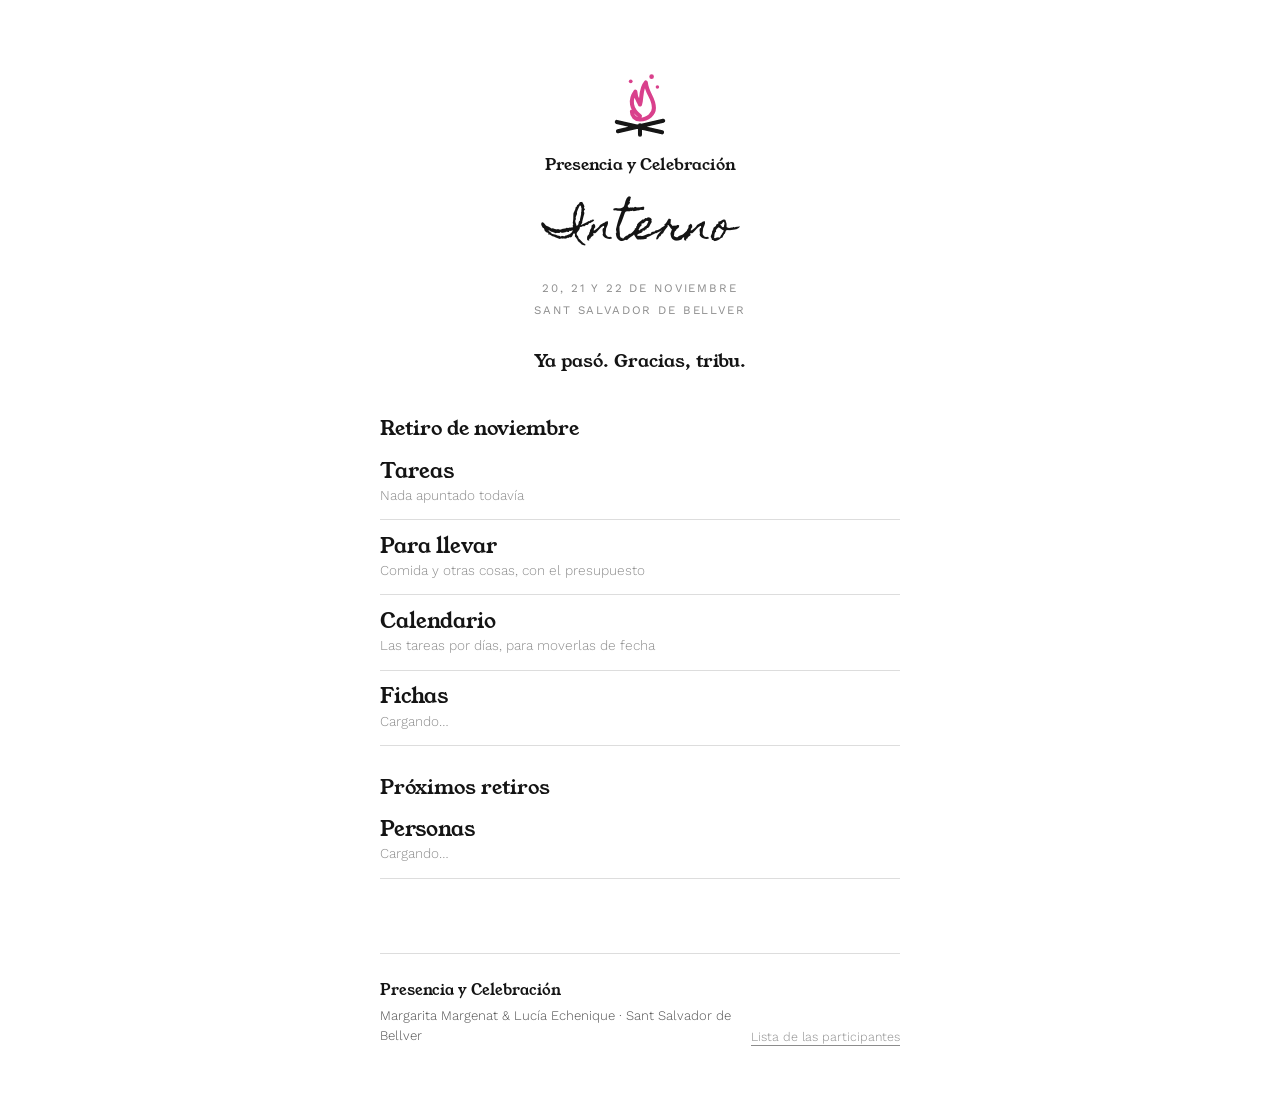
==== interno.html @ bf946ffb "Zona interna en /interno con portada por apartados; formulario solo nombre y correo; «Avísame» en Pr" ====
<!DOCTYPE html>
<html lang="es">
<head>
<meta charset="UTF-8">
<meta name="viewport" content="width=device-width, initial-scale=1.0, viewport-fit=cover">
<title>Interno · Presencia y Celebración</title>
<meta name="description" content="Lista de tareas y de cosas que llevar de Margarita y Lucía para el retiro de noviembre.">
<meta name="robots" content="noindex, nofollow">
<link rel="icon" href="favicon.svg?v=hoguera" type="image/svg+xml">
<link rel="icon" type="image/png" sizes="32x32" href="favicon-32.png?v=hoguera">
<link rel="apple-touch-icon" sizes="180x180" href="favicon-180.png?v=hoguera">
<meta name="theme-color" content="#FFFFFF">
<link rel="preload" href="fonts/young-serif-400.woff2" as="font" type="font/woff2" crossorigin>
<link rel="preload" href="fonts/homemade-apple-400.woff2" as="font" type="font/woff2" crossorigin>
<link rel="preload" href="fonts/work-sans-300.woff2" as="font" type="font/woff2" crossorigin>
<style>
@font-face{font-family:'Young Serif';font-style:normal;font-weight:400;font-display:block;src:url(fonts/young-serif-400.woff2) format('woff2')}
@font-face{font-family:'Homemade Apple';font-style:normal;font-weight:400;font-display:block;src:url(fonts/homemade-apple-400.woff2) format('woff2')}
@font-face{font-family:'Work Sans';font-style:normal;font-weight:300;font-display:block;src:url(fonts/work-sans-300.woff2) format('woff2')}
@font-face{font-family:'Work Sans';font-style:normal;font-weight:400;font-display:block;src:url(fonts/work-sans-400.woff2) format('woff2')}
@font-face{font-family:'Work Sans';font-style:normal;font-weight:500;font-display:block;src:url(fonts/work-sans-500.woff2) format('woff2')}

:root{
  --fondo:#FFFFFF; --tinta:#141414; --tinta-2:#4F4F4F; --plata:#8C8C8C;
  --acento:#D9418C; --rojo:#C8402E; --line:rgba(20,20,20,.14); --suave:#F6F5F2;
  --serif:'Young Serif',Georgia,serif; --mano:'Homemade Apple',cursive; --sans:'Work Sans',system-ui,sans-serif;
  color-scheme:light;
}
*{box-sizing:border-box}
html{color-scheme:light}
body{margin:0;background:var(--fondo);color:var(--tinta);font-family:var(--sans);font-weight:300;font-size:18px;line-height:1.55;-webkit-font-smoothing:antialiased}
a{color:inherit}
p{margin:0 0 1em;color:var(--tinta-2)}
button{font:inherit;color:inherit}
.dibujo{color:var(--tinta)}

.hoja{max-width:600px;margin-inline:auto;padding:clamp(2.5rem,7vw,4.5rem) clamp(20px,6vw,40px) 3rem}

/* cabecera */
.cab{display:grid;justify-items:center;text-align:center;gap:.4rem;margin-bottom:clamp(1.8rem,5vw,2.6rem)}
.cab .marca{width:58px;height:65px}
.cab .nombre{font-family:var(--serif);font-size:1rem;color:var(--tinta);margin-top:.6rem}
.cab h1{font-family:var(--mano);font-weight:400;font-size:clamp(1.9rem,6.5vw,2.6rem);line-height:1.6;margin:.3em 0 .2em;color:var(--tinta)}
.cab .meta{font-weight:400;font-size:.72rem;letter-spacing:.16em;text-transform:uppercase;color:var(--plata);line-height:1.9;margin:0}
.cab .meta span{display:block}
.cab .faltan{font-family:var(--serif);font-size:1.15rem;line-height:1.4;color:var(--tinta);margin:1.3rem 0 0}
.cab .faltan em{font-style:normal;color:var(--acento)}

/* portada interna: un apartado por línea, y «← Interno» para volver desde cada uno */
.inicio .sub:first-child{margin-top:0}
.menu{list-style:none;margin:0 0 .6rem;padding:0}
.menu a{display:grid;gap:.15rem;padding:.85rem 0;border-bottom:1px solid var(--line);text-decoration:none;color:inherit;-webkit-tap-highlight-color:transparent}
.menu .t{font-family:var(--serif);font-size:1.3rem;line-height:1.2;color:var(--tinta);transition:color .2s}
.menu .d{font-size:.85rem;color:var(--plata);line-height:1.45}
.menu .d em{font-style:normal;color:var(--rojo)}
.menu a:hover .t,.menu a:focus-visible .t{color:var(--acento)}
.menu a:focus-visible{outline:2px solid var(--acento);outline-offset:3px}
[hidden]{display:none!important}
.volver{display:flex;justify-content:space-between;align-items:baseline;gap:1rem;padding:.3rem 0 .8rem;border-bottom:1px solid var(--line);margin-bottom:.4rem}
.volver a{text-decoration:none;color:var(--plata);font-size:.85rem;border-bottom:1px solid transparent;line-height:1.3;-webkit-tap-highlight-color:transparent}
.volver a:hover,.volver a:focus-visible{color:var(--tinta);border-bottom-color:currentColor}
.volver .donde{font-family:var(--serif);font-size:1.3rem;line-height:1.2;color:var(--tinta)}

/* grupos por fecha */
.grupo{padding:1.3rem 0 .6rem}
.grupo + .grupo{border-top:1px solid var(--line)}
.grupo h2{font-family:var(--serif);font-weight:400;font-size:1.05rem;line-height:1.2;margin:0 0 .5rem;color:var(--tinta);display:flex;align-items:baseline;gap:.6rem;flex-wrap:wrap}
.grupo h2 small{font-family:var(--sans);font-weight:400;font-size:.72rem;letter-spacing:.12em;text-transform:uppercase;color:var(--plata)}
.grupo h2.pasada{color:var(--rojo)}
.grupo h2.pasada small{color:var(--rojo)}
.grupo h2.hoy small{color:var(--acento)}
.grupo ul{list-style:none;margin:0;padding:0}
.grupo li{margin:0}

/* una tarea */
.item{display:grid;grid-template-columns:22px 1fr;gap:.9rem;align-items:start;padding:.55rem 0}
.item .caja-btn{all:unset;cursor:pointer;width:22px;height:22px;margin-top:.22em;position:relative;-webkit-tap-highlight-color:transparent}
.caja{display:block;width:22px;height:22px;border:1.5px solid var(--tinta);border-radius:2px;position:relative;transition:border-color .25s}
.caja svg{position:absolute;inset:-6px;width:34px;height:34px;overflow:visible;color:var(--tinta)}
.caja svg use{fill:none;stroke:currentColor;stroke-width:2.4;stroke-linecap:round;stroke-linejoin:round;stroke-dasharray:40;stroke-dashoffset:40;transition:stroke-dashoffset .35s ease}
.item.hecha .caja{border-color:var(--plata)}
.item.hecha .caja svg use{stroke-dashoffset:0}
.caja-btn:focus-visible .caja{outline:2px solid var(--acento);outline-offset:3px}
.txt{line-height:1.45;min-width:0}
.txt .t{all:unset;cursor:pointer;display:block;font-weight:400;color:var(--tinta);transition:color .3s;overflow-wrap:anywhere}
.txt .t:focus-visible{outline:2px solid var(--acento);outline-offset:3px}
.item.hecha .txt .t{color:var(--plata);text-decoration:line-through;text-decoration-thickness:1px;text-decoration-color:var(--tinta)}
.txt .nota{display:block;font-size:.88rem;color:var(--tinta-2);line-height:1.45;margin-top:.1em}
.item.hecha .txt .nota{color:var(--plata)}
.det{display:flex;flex-wrap:wrap;gap:.2rem 1rem;margin-top:.25rem;font-size:.8rem;color:var(--plata)}
.det button{all:unset;cursor:pointer;color:var(--plata);border-bottom:1px solid transparent;line-height:1.3;-webkit-tap-highlight-color:transparent}
.det button:hover,.det button:focus-visible{color:var(--tinta);border-bottom-color:currentColor}
.det button:focus-visible{outline:2px solid var(--acento);outline-offset:3px}
.det .quien{font-weight:400}
.det .quien.lucia,.det .quien.marga{color:var(--tinta-2)}
.det .fecha-btn{position:relative}
.det .fecha-btn input{position:absolute;inset:0;opacity:0;width:100%;height:100%;border:0;padding:0;margin:0;cursor:pointer}
.det .fecha-btn.pasada{color:var(--rojo)}
.det .quitar,.det .sinfecha,.det .editar{display:none}
.item.editando .det .quitar,.item.editando .det .sinfecha,.item.editando .det .editar{display:inline}
.txt input.edit{all:unset;display:block;width:100%;font-weight:400;color:var(--tinta);line-height:1.45;border-bottom:1px solid var(--acento);overflow-wrap:anywhere}
.txt .ayuda{display:block;font-size:.78rem;color:var(--plata);margin-top:.3em}

/* añadir */
.anadir{border-top:1px solid var(--line);margin-top:.6rem;padding-top:1.2rem}
.campos{display:grid;gap:.7rem}
.campos .fila{display:flex;gap:.7rem;flex-wrap:wrap;align-items:center}
.campos input[type="text"]{all:unset;flex:1 1 100%;min-width:0;font-weight:300;font-size:1rem;line-height:1.4;padding:.45rem 0;border-bottom:1px solid var(--tinta);color:var(--tinta)}
.campos input[type="text"]::placeholder{color:var(--plata)}
.campos input[type="text"]:focus-visible{outline:none;border-bottom-color:var(--acento)}
.campos input.num{flex:0 0 auto;width:4.2em;font-size:.95rem;text-align:right}
.campos input.num.precio{width:5.2em}
.campos .uni{font-size:.82rem;color:var(--plata)}
.campos select,.campos input[type="date"]{all:unset;font-weight:400;font-size:.82rem;color:var(--tinta-2);border-bottom:1px solid var(--line);padding:.25rem 0;cursor:pointer;-webkit-appearance:none;appearance:none}
.campos input[type="date"]{min-width:9.5em;position:relative}
.campos input[type="date"]::-webkit-calendar-picker-indicator{opacity:.5}
.campos select:focus-visible,.campos input[type="date"]:focus-visible{outline:2px solid var(--acento);outline-offset:3px}
/* los desplegables (ud/kg, quién, dónde) llevan una flechita para que se vea que se tocan */
.campos select{padding-right:1.15em;background:url("data:image/svg+xml,%3Csvg xmlns='http://www.w3.org/2000/svg' viewBox='0 0 10 6'%3E%3Cpath d='M1 1l4 4 4-4' fill='none' stroke='%234F4F4F' stroke-width='1.3' stroke-linecap='round'/%3E%3C/svg%3E") no-repeat right .1em center/.62em auto;border-bottom-color:var(--tinta-2)}
.campos select[name="unidad"]{font-size:.95rem}
.campos button{all:unset;cursor:pointer;margin-left:auto;font-weight:400;font-size:.82rem;letter-spacing:.06em;color:var(--tinta);border-bottom:1px solid currentColor;line-height:1.3;padding-bottom:.1em}
.campos button:focus-visible{outline:2px solid var(--acento);outline-offset:3px}
.campos button:disabled{color:var(--plata);cursor:default}
.campos button.secundario{margin-left:0;color:var(--plata);border-bottom-color:transparent}
.campos button.secundario:hover,.campos button.secundario:focus-visible{color:var(--tinta);border-bottom-color:currentColor}
.campos button.peligro{margin-left:0;color:var(--plata);border-bottom-color:transparent}
.campos button.peligro:hover,.campos button.peligro:focus-visible{color:var(--rojo);border-bottom-color:currentColor}
.form-edit{padding:.2rem 0 .8rem}

/* comida: cantidades, precios y presupuesto */
.sub{font-family:var(--serif);font-weight:400;font-size:1.25rem;line-height:1.2;margin:1.8rem 0 .3rem;color:var(--tinta)}
.sub:first-child{margin-top:1.1rem}
.sub small{font-family:var(--sans);font-weight:400;font-size:.78rem;color:var(--plata);margin-left:.5em;vertical-align:.15em}
.resumen{display:grid;gap:.15rem;font-size:.9rem;color:var(--tinta-2);line-height:1.55;padding:.7rem 0 .9rem;border-bottom:1px solid var(--line)}
.resumen .linea{display:flex;justify-content:space-between;gap:1rem;flex-wrap:wrap}
.resumen .linea span:last-child{font-family:var(--serif);color:var(--tinta);white-space:nowrap}
.resumen .mal span:last-child{color:var(--rojo)}
.resumen .poco{font-size:.82rem;color:var(--plata)}
.item.comida{grid-template-columns:22px 1fr auto}
.item .total{font-family:var(--serif);font-size:.95rem;color:var(--tinta);padding-top:.15em;white-space:nowrap}
.item.hecha .total{color:var(--plata)}
.det .pago{font-weight:400}
.det .pago.lucia,.det .pago.marga{color:var(--tinta-2)}

.vacio{padding:2rem 0;color:var(--plata);font-size:.95rem}

/* filtros: ver solo lo de una, o lo pagado con cada dinero */
.filtro{display:flex;flex-wrap:wrap;gap:.3rem 1.1rem;align-items:baseline;padding:.9rem 0 .2rem;font-size:.74rem;letter-spacing:.1em;text-transform:uppercase;color:var(--plata)}
.filtro span{letter-spacing:.06em}
.filtro button{all:unset;cursor:pointer;color:var(--plata);letter-spacing:.1em;text-transform:uppercase;line-height:1.4;border-bottom:1px solid transparent;padding-bottom:.05em;-webkit-tap-highlight-color:transparent}
.filtro button:hover{color:var(--tinta)}
.filtro button[aria-pressed="true"]{color:var(--tinta);border-bottom-color:var(--tinta)}
.filtro button:focus-visible{outline:2px solid var(--acento);outline-offset:3px}
.resumen + .filtro{padding-top:.7rem}

/* personas: quien se apunta en la web */
.herr{display:flex;flex-wrap:wrap;gap:.3rem 1.3rem;padding:.2rem 0 .6rem;font-size:.82rem}
.herr button{all:unset;cursor:pointer;color:var(--tinta-2);letter-spacing:.04em;border-bottom:1px solid var(--line);line-height:1.3;padding-bottom:.05em;-webkit-tap-highlight-color:transparent}
.herr button:hover,.herr button:focus-visible{color:var(--tinta);border-bottom-color:currentColor}
.herr button:focus-visible{outline:2px solid var(--acento);outline-offset:3px}
.herr .cuenta{color:var(--plata);margin-left:auto}
.personas{list-style:none;margin:0;padding:.2rem 0 0}
.persona{display:grid;grid-template-columns:1fr auto;gap:.15rem 1rem;align-items:baseline;padding:.85rem 0;border-bottom:1px solid var(--line)}
.persona .nom{font-family:var(--serif);font-size:1.05rem;line-height:1.3;color:var(--tinta);overflow-wrap:anywhere}
.persona.baja .nom{color:var(--plata)}
.persona .est{all:unset;cursor:pointer;font-size:.72rem;letter-spacing:.1em;text-transform:uppercase;color:var(--tinta-2);border-bottom:1px solid var(--line);line-height:1.4;white-space:nowrap;-webkit-tap-highlight-color:transparent}
.persona .est:hover,.persona .est:focus-visible{color:var(--tinta);border-bottom-color:currentColor}
.persona .est:focus-visible{outline:2px solid var(--acento);outline-offset:3px}
.persona .est.reservada,.persona .est.confirmada{color:var(--acento);border-bottom-color:currentColor}
.persona .est.baja{color:var(--plata)}
.persona .datos{grid-column:1/-1;font-size:.9rem;color:var(--tinta-2);line-height:1.55;overflow-wrap:anywhere}
.persona .datos a{color:inherit;text-decoration:none;border-bottom:1px solid var(--line)}
.persona .datos a:hover,.persona .datos a:focus-visible{color:var(--tinta);border-bottom-color:currentColor}
.persona .datos .sep{margin:0 .4em;color:var(--line)}
.persona .det{grid-column:1/-1;display:flex;flex-wrap:wrap;gap:.3rem 1.2rem;font-size:.78rem;color:var(--plata);margin-top:.15rem}
.persona .det button{all:unset;cursor:pointer;color:var(--plata);border-bottom:1px solid transparent;line-height:1.3;-webkit-tap-highlight-color:transparent}
.persona .det button:hover,.persona .det button:focus-visible{color:var(--tinta);border-bottom-color:currentColor}
.persona .det button.seguro{color:var(--rojo);border-bottom-color:currentColor}

/* calendario */
@media (min-width:760px){ .hoja.ancha{max-width:1120px} }
.pista{font-size:.84rem;color:var(--plata);line-height:1.55;margin:.9rem 0 1.1rem;min-height:1.5em}
.pista strong{font-weight:400;color:var(--tinta)}
.pista button{all:unset;cursor:pointer;color:var(--tinta-2);border-bottom:1px solid var(--line);line-height:1.3;-webkit-tap-highlight-color:transparent}
.pista button:hover,.pista button:focus-visible{color:var(--tinta);border-bottom-color:currentColor}
.pista button:focus-visible{outline:2px solid var(--acento);outline-offset:3px}
.pista button[aria-pressed="true"]{color:var(--acento);border-bottom-color:currentColor}
.pista .sep{margin:0 .45em;color:var(--line)}
.pista .quienes{display:inline-flex;gap:.8em;flex-wrap:wrap}
.bandejas{display:grid;gap:.6rem;margin-bottom:1rem}
.zona{border:1px dashed var(--line);border-radius:6px;padding:.6rem .75rem .65rem;transition:background .2s,border-color .2s}
.zona .dcab{margin-bottom:.1rem}
.zona.atras{border-color:rgba(200,64,46,.45)}
.zona.atras .nom{color:var(--rojo)}
.cal{display:grid}
.dia{border-top:1px solid var(--line);padding:.7rem .2rem .55rem;min-height:3.6rem;transition:background .2s;border-radius:4px}
.dcab{display:flex;align-items:baseline;gap:.5rem;flex-wrap:wrap}
.dcab .num{font-family:var(--serif);font-size:1.05rem;line-height:1.2;color:var(--tinta)}
.dcab .nom{font-weight:400;font-size:.7rem;letter-spacing:.12em;text-transform:uppercase;color:var(--plata)}
.dcab .eti{font-size:.72rem;color:var(--plata);margin-left:auto}
.dia.hoy .num,.dia.hoy .eti{color:var(--acento)}
.dia.pasado .num{color:var(--plata)}
.dia.retiro{background:var(--suave);padding-inline:.6rem}
.fichas{display:grid;gap:.35rem;margin-top:.45rem}
.ficha{all:unset;box-sizing:border-box;display:flex;align-items:baseline;gap:.5rem;width:100%;cursor:grab;font-size:.84rem;line-height:1.35;padding:.38rem .55rem;border:1px solid var(--line);border-radius:4px;background:var(--fondo);color:var(--tinta);text-align:left;user-select:none;-webkit-user-select:none;-webkit-touch-callout:none;transition:border-color .2s,box-shadow .2s,opacity .2s;-webkit-tap-highlight-color:transparent}
.ficha .tx{flex:1 1 auto;min-width:0;overflow-wrap:anywhere}
.ficha .ini{flex:none;font-size:.68rem;font-weight:400;letter-spacing:.06em;color:var(--plata)}
.ficha:hover{border-color:var(--tinta-2)}
.ficha:focus-visible{outline:2px solid var(--acento);outline-offset:2px}
.ficha.hecha{color:var(--plata);text-decoration:line-through;text-decoration-color:var(--tinta)}
.ficha.tarde{color:var(--rojo);border-color:rgba(200,64,46,.45)}
.ficha.sel{border-color:var(--acento);box-shadow:0 0 0 2px rgba(217,65,140,.22)}
.ficha.arrastrando{opacity:.3}
.ficha.fantasma{position:fixed;left:0;top:0;z-index:50;pointer-events:none;box-shadow:0 10px 28px rgba(20,20,20,.16);border-color:var(--tinta-2);background:#fff;will-change:transform}
.eligiendo [data-dia]{cursor:pointer}
.eligiendo .dia:hover,.eligiendo .zona[data-dia]:hover,[data-dia].dest{background:#FDF2F8;outline:1.5px dashed var(--acento);outline-offset:-1px}
.eligiendo .dia.retiro:hover,.dia.retiro.dest{background:#FBE8F1}
.vaciocal{font-size:.78rem;color:var(--plata);margin:.3rem 0 0}
@media (min-width:760px){
  .cal{grid-template-columns:repeat(7,1fr);column-gap:.55rem}
  .dia{min-height:150px;padding:.6rem .15rem .7rem}
  .dia.retiro{padding-inline:.5rem}
  .dcab .eti{margin-left:0;flex-basis:100%;margin-top:-.15rem}
  .bandejas{grid-template-columns:1fr 1fr}
  .bandejas .zona:only-child{grid-column:1/-1}
}

/* fichas: documentos para abrir, descargar y subir */
.docs{list-style:none;margin:0;padding:.4rem 0 0}
.doc{display:grid;grid-template-columns:1fr auto;gap:.2rem 1rem;align-items:baseline;padding:.8rem 0;border-bottom:1px solid var(--line)}
.doc .nom{font-family:var(--serif);font-size:1.05rem;line-height:1.3;color:var(--tinta);text-decoration:none;overflow-wrap:anywhere}
.doc .nom:hover,.doc .nom:focus-visible{color:var(--acento)}
.doc .bajar{font-size:.82rem;color:var(--tinta-2);text-decoration:none;border-bottom:1px solid var(--line);line-height:1.3;white-space:nowrap}
.doc .bajar:hover,.doc .bajar:focus-visible{color:var(--tinta);border-bottom-color:currentColor}
.doc .det{grid-column:1/-1;margin-top:0}
.doc input.edit{all:unset;display:block;width:100%;font-family:var(--serif);font-size:1.05rem;line-height:1.3;color:var(--tinta);border-bottom:1px solid var(--acento);overflow-wrap:anywhere}
.doc .ayuda{grid-column:1/-1;font-size:.78rem;color:var(--plata)}
.det .seguro{color:var(--rojo)}
.archivo{position:relative;display:inline-block;cursor:pointer;font-weight:400;font-size:.82rem;letter-spacing:.06em;color:var(--tinta);border-bottom:1px solid currentColor;line-height:1.3;padding-bottom:.1em}
.archivo input{position:absolute;inset:0;opacity:0;width:100%;height:100%;cursor:pointer}
.archivo:focus-within{outline:2px solid var(--acento);outline-offset:4px}
.elegido{font-size:.85rem;color:var(--tinta-2);overflow-wrap:anywhere;flex:1 1 auto}
.pista-fichas{font-size:.84rem;color:var(--plata);line-height:1.55;margin:.9rem 0 .4rem}

/* estado de sincronización */
.estado{min-height:1.3em;font-size:.78rem;color:var(--plata);text-align:right;margin:.3rem 0 0;transition:color .3s}
.estado.error{color:var(--rojo)}

/* pie */
footer{margin-top:3rem;padding-top:1.6rem;border-top:1px solid var(--line);display:flex;justify-content:space-between;align-items:flex-end;gap:1rem;font-size:.82rem;color:var(--tinta-2)}
footer .fname{font-family:var(--serif);font-size:.95rem;color:var(--tinta);display:block;margin-bottom:.2em}
footer a{color:var(--plata);font-size:.78rem;text-decoration:none;border-bottom:1px solid currentColor;line-height:1.3;white-space:nowrap}
footer a:hover,footer a:focus-visible{color:var(--tinta)}

@media (prefers-reduced-motion:reduce){
  *{transition:none!important}
}
</style>
</head>
<body>
<svg width="0" height="0" style="position:absolute" aria-hidden="true"><defs>
<filter id="pulso" x="-10%" y="-10%" width="120%" height="120%"><feTurbulence type="fractalNoise" baseFrequency=".035" numOctaves="3" seed="7" result="n"/><feDisplacementMap in="SourceGraphic" in2="n" scale="2.4" xChannelSelector="R" yChannelSelector="G"/></filter>
<g id="hoguera" filter="url(#pulso)" fill="none" stroke-linecap="round" stroke-linejoin="round"><path d="M62,138 L140,120 M60,122 L138,140 M100,144 L100,128" stroke="currentColor" stroke-width="7"/><path class="llama" d="M100,112 C84,100 82,84 92,70 C92,82 98,86 100,92 C104,80 100,66 110,54 C112,74 124,80 124,98 C124,108 114,118 100,118 C92,118 86,112 86,104" style="stroke:var(--acento)" stroke-width="7"/><circle class="chispa" cx="120" cy="44" r="4" style="fill:var(--acento)"/><circle class="chispa" cx="84" cy="52" r="3.2" style="fill:var(--acento)"/><circle class="chispa" cx="130" cy="62" r="3" style="fill:var(--acento)"/></g>
<path id="tick" fill="none" d="M6,18 C11,21 14,25 16,27 C19,18 24,10 30,5"/>
</defs></svg>

<main class="hoja">
  <header class="cab">
    <svg class="marca dibujo" viewBox="50 36 100 112" aria-hidden="true"><use href="#hoguera"/></svg>
    <div class="nombre">Presencia y Celebración</div>
    <h1>Interno</h1>
    <p class="meta"><span>20, 21 y 22 de noviembre</span><span>Sant Salvador de Bellver</span></p>
    <p class="faltan" id="faltan"></p>
  </header>

  <nav class="volver" id="volver" hidden><a href="#" id="volver-a">&larr; Interno</a><span class="donde" id="donde"></span></nav>

  <section id="panel-inicio" class="inicio">
    <h2 class="sub">Retiro de noviembre</h2>
    <ul class="menu">
      <li><a href="#tareas"><span class="t">Tareas</span><span class="d" id="d-tareas">Cargando…</span></a></li>
      <li><a href="#llevar"><span class="t">Para llevar</span><span class="d" id="d-llevar">Cargando…</span></a></li>
      <li><a href="#cal"><span class="t">Calendario</span><span class="d" id="d-cal">Las tareas por días, para moverlas de fecha</span></a></li>
      <li><a href="#fichas"><span class="t">Fichas</span><span class="d" id="d-fichas">Cargando…</span></a></li>
    </ul>
    <h2 class="sub">Próximos retiros</h2>
    <ul class="menu">
      <li><a href="#personas"><span class="t">Personas</span><span class="d" id="d-personas">Cargando…</span></a></li>
    </ul>
  </section>

  <section id="panel-tareas" role="tabpanel" aria-labelledby="tab-tareas">
    <div class="filtro" id="filtro-quien" role="group" aria-label="Ver las tareas de"></div>
    <div class="grupos" data-lista="tareas"><p class="vacio">Cargando la lista…</p></div>
    <div class="anadir">
      <form class="campos" data-lista="tareas" autocomplete="off">
        <div class="fila"><input type="text" id="nueva-tarea" name="texto" placeholder="Nueva tarea" maxlength="300" aria-label="Nueva tarea"></div>
        <div class="fila">
          <select name="quien" id="quien-tarea" aria-label="Quién"><option value="dos">Las dos</option><option value="lucia">Lucía</option><option value="marga">Marga</option></select>
          <input type="date" name="fecha" id="fecha-tarea" aria-label="Fecha" min="2026-11-01" max="2026-11-22">
          <button type="submit" disabled>Añadir</button>
        </div>
      </form>
    </div>
  </section>

  <section id="panel-llevar" role="tabpanel" aria-labelledby="tab-llevar" hidden>
    <h2 class="sub">Comida</h2>
    <div class="resumen" id="resumen-comida"></div>
    <div class="filtro" id="filtro-pago" role="group" aria-label="Ver lo pagado con"></div>
    <div class="grupos" data-lista="comida"><p class="vacio">Cargando la lista…</p></div>
    <div class="anadir">
      <form class="campos" data-lista="comida" autocomplete="off">
        <div class="fila"><input type="text" id="nueva-comida" name="texto" placeholder="Qué comida" maxlength="300" aria-label="Qué comida"></div>
        <div class="fila">
          <input type="text" class="num" name="cantidad" inputmode="decimal" value="1" aria-label="Cantidad">
          <select name="unidad" aria-label="Unidad"><option value="ud">ud</option><option value="kg">kg</option><option value="g">g</option><option value="l">l</option><option value="paq">paq.</option></select>
          <span class="uni">a</span>
          <input type="text" class="num precio" name="precio" inputmode="decimal" placeholder="€/ud" aria-label="Precio por unidad">
        </div>
        <div class="fila">
          <span class="uni">en</span>
          <select name="sitio" aria-label="Dónde se compra"><option value="super">Supermercado</option><option value="mercadillo">Mercadillo</option><option value="carniceria">Carnicería</option><option value="casa">Lo hace Lucía en casa</option><option value="otros">Otros</option></select>
          <button type="submit" disabled>Añadir</button>
        </div>
      </form>
    </div>
    <h2 class="sub">Otras cosas para llevar</h2>
    <div class="grupos" data-lista="llevar"><p class="vacio">Cargando la lista…</p></div>
    <div class="anadir">
      <form class="campos" data-lista="llevar" autocomplete="off">
        <div class="fila"><input type="text" id="nueva-llevar" name="texto" placeholder="Algo más que llevar" maxlength="300" aria-label="Algo más que llevar"><button type="submit" disabled>Añadir</button></div>
      </form>
    </div>
  </section>

  <section id="panel-cal" role="tabpanel" aria-labelledby="tab-cal" hidden>
    <p class="pista" id="pista"></p>
    <div class="bandejas" id="bandejas"></div>
    <div class="cal" id="cal"></div>
    <div class="anadir">
      <form class="campos" data-lista="tareas" autocomplete="off">
        <div class="fila"><input type="text" id="nueva-tarea-cal" name="texto" placeholder="Nueva tarea" maxlength="300" aria-label="Nueva tarea"></div>
        <div class="fila">
          <select name="quien" id="quien-tarea-cal" aria-label="Quién"><option value="dos">Las dos</option><option value="lucia">Lucía</option><option value="marga">Marga</option></select>
          <input type="date" name="fecha" id="fecha-tarea-cal" aria-label="Fecha" min="2026-11-01" max="2026-11-22">
          <button type="submit" disabled>Añadir</button>
        </div>
      </form>
    </div>
  </section>

  <section id="panel-fichas" role="tabpanel" aria-labelledby="tab-fichas" hidden>
    <p class="pista-fichas">Documentos del retiro: consentimiento, horario y lo que haga falta. Tocar el nombre lo abre; «Descargar» lo guarda en el móvil.</p>
    <ul class="docs" id="docs"><li class="vacio">Cargando…</li></ul>
    <div class="anadir">
      <form class="campos" id="form-ficha" autocomplete="off">
        <div class="fila">
          <label class="archivo">Elegir archivo<input type="file" name="archivo" accept="application/pdf,image/jpeg,image/png,image/webp" aria-label="Archivo (PDF o imagen)"></label>
          <span class="elegido" id="elegido"></span>
        </div>
        <div class="fila"><input type="text" name="nombre" placeholder="Nombre de la ficha" maxlength="120" aria-label="Nombre de la ficha"><button type="submit" disabled>Subir</button></div>
      </form>
    </div>
  </section>

  <section id="panel-personas" role="tabpanel" aria-labelledby="tab-personas" hidden>
    <p class="pista-fichas">Quien se apunta en la web para el próximo retiro. Tocar el estado lo cambia: interesada → contactada → reservada → confirmada → baja.</p>
    <div class="herr" id="herr-personas"></div>
    <ul class="personas" id="personas"><li class="vacio">Cargando…</li></ul>
  </section>

  <p class="estado" id="estado" aria-live="polite"></p>

  <footer>
    <div><span class="fname">Presencia y Celebración</span>Margarita Margenat &amp; Lucía Echenique · Sant Salvador de Bellver</div>
    <a href="maleta">Lista de las participantes</a>
  </footer>
</main>

<script>
(function(){
  var API = 'api/tareas';   // protegida con la cookie de acceso (functions/interno.js); si caduca, 401 → volver a la puerta
  var RETIRO = new Date(2026, 10, 20);
  var DIAS = ['domingo','lunes','martes','miércoles','jueves','viernes','sábado'];
  var MESES = ['enero','febrero','marzo','abril','mayo','junio','julio','agosto','septiembre','octubre','noviembre','diciembre'];
  var QUIEN = { lucia: 'Lucía', marga: 'Marga', dos: 'Las dos', '': 'Las dos' };
  var CICLO = { dos: 'lucia', lucia: 'marga', marga: 'dos', '': 'lucia' };
  var PRESUPUESTO = 400;                                     // € del retiro para comida y gasolina
  var GASOLINA = 100;                                        // € apartados para gasolina; se restan del presupuesto
  var PAGO = { '': 'Sin pagar', retiro: 'Dinero retiro', marga: 'Dinero Margarita', lucia: 'Dinero Lucía' };
  var CICLO_PAGO = { '': 'retiro', retiro: 'marga', marga: 'lucia', lucia: '' };
  var VACIO_PAGO = { retiro: 'Nada pagado con dinero del retiro.', marga: 'Nada pagado con dinero de Margarita.', lucia: 'Nada pagado con dinero de Lucía.', sin: 'Todo está pagado.' };
  // filtros (se recuerdan en este dispositivo, no se comparten)
  var FILTRO_QUIEN = [['', 'Todas'], ['lucia', 'Lucía'], ['marga', 'Marga']];   // «Las dos» cuenta para cada una
  var FILTRO_PAGO = [['', 'Todo'], ['retiro', 'Dinero retiro'], ['marga', 'Dinero Margarita'], ['lucia', 'Dinero Lucía'], ['sin', 'Sin pagar']];
  var filtroQuien = '', filtroPago = '';
  try { filtroQuien = localStorage.getItem('tareas-filtro-quien') || ''; filtroPago = localStorage.getItem('tareas-filtro-pago') || ''; } catch (e) {}
  if (!FILTRO_QUIEN.some(function(f){ return f[0] === filtroQuien; })) filtroQuien = '';
  if (!FILTRO_PAGO.some(function(f){ return f[0] === filtroPago; })) filtroPago = '';
  function esDe(t, q){ return !q || t.quien === q || t.quien === 'dos' || !t.quien; }
  function pagadoCon(t, f){ return !f || (f === 'sin' ? !t.pagado : t.pagado === f); }
  function pintaFiltro(id, opciones, actual, alElegir){
    var cont = document.getElementById(id); cont.innerHTML = '';
    var et = document.createElement('span'); et.textContent = 'Ver'; cont.appendChild(et);
    opciones.forEach(function(op){
      var b = document.createElement('button'); b.type = 'button'; b.textContent = op[1];
      b.setAttribute('aria-pressed', String(op[0] === actual));
      b.addEventListener('click', function(){ alElegir(op[0]); });
      cont.appendChild(b);
    });
  }
  function pintaFiltros(){
    pintaFiltro('filtro-quien', FILTRO_QUIEN, filtroQuien, function(v){ filtroQuien = v; try { localStorage.setItem('tareas-filtro-quien', v); } catch (e) {} render(); });
    pintaFiltro('filtro-pago', FILTRO_PAGO, filtroPago, function(v){ filtroPago = v; try { localStorage.setItem('tareas-filtro-pago', v); } catch (e) {} render(); });
  }
  var UNIDAD = { ud: 'ud', kg: 'kg', g: 'g', l: 'l', paq: 'paq.' };
  var SITIOS = ['mercadillo', 'carniceria', 'super', 'casa', 'otros'];   // orden en que se pintan los grupos de la compra
  var SITIO = { mercadillo: 'Mercadillo', carniceria: 'Carnicería', super: 'Supermercado', casa: 'Lo hace Lucía en casa', otros: 'Otros' };
  function sitioDe(t){ return SITIO[t.sitio] ? t.sitio : 'otros'; }

  var estado = { items: [] };   // lo que se pinta (base + cambios pendientes)
  var listaActiva = '';
  var editando = null;       // tarea con los botones «Sin fecha» / «Cambiar el texto» / «Quitar» a la vista
  var editandoTexto = null;  // tarea cuyo texto se está escribiendo
  var elEstado = document.getElementById('estado');
  var paneles = { tareas: document.getElementById('panel-tareas'), llevar: document.getElementById('panel-llevar'), cal: document.getElementById('panel-cal'), fichas: document.getElementById('panel-fichas'), personas: document.getElementById('panel-personas') };
  var hoja = document.querySelector('.hoja');
  var grupos = { tareas: paneles.tareas.querySelector('.grupos'), llevar: paneles.llevar.querySelector('.grupos[data-lista="llevar"]'), comida: paneles.llevar.querySelector('.grupos[data-lista="comida"]') };


  // --- fechas ---
  function hoyISO(){ var d = new Date(); return iso(d); }
  function iso(d){ return d.getFullYear() + '-' + ('0' + (d.getMonth() + 1)).slice(-2) + '-' + ('0' + d.getDate()).slice(-2); }
  function deISO(s){ var p = s.split('-'); return new Date(+p[0], +p[1] - 1, +p[2]); }
  function nombreFecha(s, largo){
    var d = deISO(s), dia = DIAS[d.getDay()], n = d.getDate(), m = MESES[d.getMonth()];
    return largo ? dia.charAt(0).toUpperCase() + dia.slice(1) + ' ' + n + ' de ' + m : dia.slice(0, 3) + ' ' + n;
  }
  function pintaFaltan(){
    var hoy = new Date(); hoy.setHours(0,0,0,0);
    var dias = Math.round((RETIRO - hoy) / 86400000), el = document.getElementById('faltan');
    if (dias > 1) el.innerHTML = 'Faltan <em>' + dias + ' días</em>';
    else if (dias === 1) el.innerHTML = 'Es <em>mañana</em>';
    else if (dias === 0) el.innerHTML = 'Es <em>hoy</em>';
    else if (dias >= -2) el.innerHTML = 'Estamos <em>en el retiro</em>';
    else el.textContent = 'Ya pasó. Gracias, tribu.';
  }

  // --- números y dinero ---
  function num(s){ if (typeof s === 'number') return isFinite(s) ? s : null; var v = parseFloat(String(s || '').replace(',', '.')); return isFinite(v) ? v : null; }
  function eur(n){ return n.toLocaleString('es-ES', { minimumFractionDigits: 2, maximumFractionDigits: 2 }) + ' €'; }
  function cant(n, u){ return n.toLocaleString('es-ES', { maximumFractionDigits: 3 }) + ' ' + (UNIDAD[u] || u || 'ud'); }
  function totalDe(t){ var c = num(t.cantidad), p = num(t.precio); return p === null ? null : (c === null ? 1 : c) * p; }

  // --- render ---
  function etiquetaGrupo(fecha, hoy){
    if (!fecha) return { titulo: 'Sin fecha', sub: '', clase: '' };
    var dias = Math.round((deISO(fecha) - deISO(hoy)) / 86400000);
    var sub = dias === 0 ? 'hoy' : dias === 1 ? 'mañana' : dias < 0 ? 'atrasado' : dias <= 6 ? 'en ' + dias + ' días' : '';
    if (fecha === '2026-11-20') sub = sub ? sub + ' · llegada' : 'llegada';
    return { titulo: nombreFecha(fecha, true), sub: sub, clase: dias < 0 ? 'pasada' : dias === 0 ? 'hoy' : '' };
  }
  function render(){
    var hoy = hoyISO();
    pintaFiltros();
    renderComida();
    pintaInicio();
    ['tareas', 'llevar'].forEach(function(lista){
      var items = estado.items.filter(function(t){ return t.lista === lista; });
      if (lista === 'llevar') items.forEach(function(t){ t.fecha = ''; }); // en "Para llevar" no hay fechas ni persona
      items.sort(function(a, b){
        var fa = a.fecha || '9999', fb = b.fecha || '9999';
        return fa < fb ? -1 : fa > fb ? 1 : 0;
      });
      var pend = items.filter(function(t){ return !t.hecho; }).length;
      if (lista === 'tareas') items = items.filter(function(t){ return esDe(t, filtroQuien); });
      var cont = grupos[lista];
      cont.innerHTML = '';
      if (!items.length) {
        var p = document.createElement('p'); p.className = 'vacio';
        p.textContent = lista === 'tareas' ? (filtroQuien ? 'Nada para ' + QUIEN[filtroQuien] + '.' : 'No hay tareas. Añade la primera abajo.') : 'Nada apuntado todavía.';
        cont.appendChild(p); return;
      }
      var porFecha = [];
      items.forEach(function(t){
        var k = t.fecha || '';
        var g = porFecha.length && porFecha[porFecha.length - 1].fecha === k ? porFecha[porFecha.length - 1] : null;
        if (!g) { g = { fecha: k, items: [] }; porFecha.push(g); }
        g.items.push(t);
      });
      // la lista "Para llevar" normalmente no tiene fechas: sin título si todo es sin fecha
      var soloSinFecha = porFecha.length === 1 && porFecha[0].fecha === '';
      porFecha.forEach(function(g){
        var sec = document.createElement('section'); sec.className = 'grupo';
        if (!soloSinFecha) {
          var e = etiquetaGrupo(g.fecha, hoy), h = document.createElement('h2');
          var pendientes = g.items.some(function(t){ return !t.hecho; });
          h.className = pendientes ? e.clase : '';
          h.textContent = e.titulo;
          if (e.sub) { var s = document.createElement('small'); s.textContent = e.sub; h.appendChild(s); }
          sec.appendChild(h);
        }
        var ul = document.createElement('ul');
        g.items.forEach(function(t){ ul.appendChild(filaItem(t, hoy)); });
        sec.appendChild(ul);
        cont.appendChild(sec);
      });
    });
    if (listaActiva === 'cal') renderCal();
  }
  function filaItem(t, hoy){
    var li = document.createElement('li');
    var div = document.createElement('div');
    div.className = 'item' + (t.hecho ? ' hecha' : '') + (editando === t.id ? ' editando' : '');
    div.dataset.id = t.id;

    var cb = document.createElement('button'); cb.type = 'button'; cb.className = 'caja-btn';
    cb.setAttribute('role', 'checkbox'); cb.setAttribute('aria-checked', String(!!t.hecho));
    cb.setAttribute('aria-label', (t.hecho ? 'Desmarcar: ' : 'Marcar hecha: ') + t.texto);
    cb.innerHTML = '<span class="caja"><svg viewBox="0 0 34 34" aria-hidden="true"><use href="#tick"/></svg></span>';
    cb.addEventListener('click', function(){ cambia(t.id, function(x){ x.hecho = !x.hecho; }); });

    var txt = document.createElement('div'); txt.className = 'txt';
    if (editandoTexto === t.id) {
      // escribiendo el texto nuevo: Intro o salir de la casilla guarda, Esc deja el de antes
      var inp = document.createElement('input'); inp.type = 'text'; inp.className = 'edit'; inp.value = t.texto; inp.maxLength = 300;
      inp.setAttribute('aria-label', 'Texto de la tarea');
      var cerrado = false;
      function acaba(guardar){
        if (cerrado) return; cerrado = true;
        var v = inp.value.trim();
        editandoTexto = null; editando = null;
        if (guardar && v && v !== t.texto) cambia(t.id, function(x){ x.texto = v; }); else render();
      }
      inp.addEventListener('keydown', function(ev){
        if (ev.key === 'Enter') { ev.preventDefault(); acaba(true); }
        else if (ev.key === 'Escape') { ev.preventDefault(); acaba(false); }
      });
      inp.addEventListener('blur', function(){ acaba(true); });
      txt.appendChild(inp);
      var ay = document.createElement('span'); ay.className = 'ayuda'; ay.textContent = 'Intro para guardar · Esc para dejarlo como estaba';
      txt.appendChild(ay);
      setTimeout(function(){ inp.focus(); inp.setSelectionRange(inp.value.length, inp.value.length); }, 0);
      div.appendChild(cb); div.appendChild(txt); li.appendChild(div);
      return li;
    }
    var tb = document.createElement('button'); tb.type = 'button'; tb.className = 't'; tb.textContent = t.texto;
    tb.title = 'Tocar para mostrar o esconder las opciones';
    tb.addEventListener('click', function(){ editando = editando === t.id ? null : t.id; render(); });
    txt.appendChild(tb);
    if (t.nota) { var n = document.createElement('span'); n.className = 'nota'; n.textContent = t.nota; txt.appendChild(n); }

    var det = document.createElement('div'); det.className = 'det';
    var conFecha = t.lista === 'tareas';
    if (conFecha) {
    var q = document.createElement('button'); q.type = 'button'; q.className = 'quien ' + (t.quien || 'dos');
    q.textContent = QUIEN[t.quien || 'dos']; q.title = 'Tocar para cambiar quién';
    q.addEventListener('click', function(){ cambia(t.id, function(x){ x.quien = CICLO[x.quien || 'dos']; }); });
    det.appendChild(q);

    var fb = document.createElement('span'); fb.className = 'fecha-btn' + (t.fecha && t.fecha < hoy && !t.hecho ? ' pasada' : '');
    var fl = document.createElement('button'); fl.type = 'button'; fl.textContent = t.fecha ? nombreFecha(t.fecha, false) : 'Poner fecha';
    fl.setAttribute('aria-label', (t.fecha ? 'Cambiar la fecha, ahora ' + nombreFecha(t.fecha, true) : 'Poner fecha') + ': ' + t.texto);
    var fi = document.createElement('input'); fi.type = 'date'; fi.value = t.fecha || ''; fi.min = '2026-11-01'; fi.max = '2026-11-22'; fi.tabIndex = -1;
    fi.setAttribute('aria-hidden', 'true');
    fi.addEventListener('change', function(){ var v = fi.value; cambia(t.id, function(x){ x.fecha = v; }); });
    fl.addEventListener('click', function(){ if (fi.showPicker) { try { fi.showPicker(); return; } catch (e) {} } fi.focus(); fi.click(); });
    fb.appendChild(fl); fb.appendChild(fi);
    det.appendChild(fb);
    if (t.fecha) {
      var sf = document.createElement('button'); sf.type = 'button'; sf.className = 'sinfecha'; sf.textContent = 'Sin fecha';
      sf.setAttribute('aria-label', 'Quitar la fecha: ' + t.texto);
      sf.addEventListener('click', function(){ cambia(t.id, function(x){ x.fecha = ''; }); });
      det.appendChild(sf);
    }
    }
    var ed = document.createElement('button'); ed.type = 'button'; ed.className = 'editar'; ed.textContent = 'Cambiar el texto';
    ed.setAttribute('aria-label', 'Cambiar el texto: ' + t.texto);
    ed.addEventListener('click', function(){ editandoTexto = t.id; render(); });
    det.appendChild(ed);
    var del = document.createElement('button'); del.type = 'button'; del.className = 'quitar'; del.textContent = 'Quitar de la lista';
    del.addEventListener('click', function(){ editando = null; cambia(t.id, null); });
    det.appendChild(del);

    txt.appendChild(det);
    div.appendChild(cb); div.appendChild(txt);
    li.appendChild(div);
    return li;
  }

  // --- comida: cantidades, precio por unidad, total y quién pagó ---
  function renderComida(){
    var items = estado.items.filter(function(t){ return t.lista === 'comida'; });
    var cont = grupos.comida, res = document.getElementById('resumen-comida');
    // resumen
    var previsto = 0, sinPrecio = 0, pagado = { retiro: 0, lucia: 0, marga: 0 }, comprado = 0;
    items.forEach(function(t){
      var tot = totalDe(t);
      if (tot === null) { sinPrecio++; return; }
      previsto += tot;
      if (t.hecho) comprado += tot;
      if (pagado[t.pagado] !== undefined) pagado[t.pagado] += tot;
    });
    res.innerHTML = '';
    function linea(a, b, clase){ var d = document.createElement('div'); d.className = 'linea' + (clase ? ' ' + clase : ''); var s1 = document.createElement('span'); s1.textContent = a; var s2 = document.createElement('span'); s2.textContent = b; d.appendChild(s1); d.appendChild(s2); res.appendChild(d); }
    linea('Presupuesto', eur(PRESUPUESTO));
    linea('Gasolina', eur(GASOLINA));
    linea('Comida prevista' + (sinPrecio ? ' (' + sinPrecio + ' sin precio)' : ''), eur(previsto));
    var resto = PRESUPUESTO - GASOLINA - previsto;
    linea(resto >= 0 ? 'Queda' : 'Se pasa', eur(Math.abs(resto)), resto < 0 ? 'mal' : '');
    if (pagado.retiro) linea('Dinero del retiro', eur(pagado.retiro));
    if (pagado.marga) linea('Dinero de Margarita (a devolver)', eur(pagado.marga));
    if (pagado.lucia) linea('Dinero de Lucía (a devolver)', eur(pagado.lucia));
    if (comprado) linea('Comprado hasta ahora', eur(comprado));
    // lista
    cont.innerHTML = '';
    if (!items.length) { var p = document.createElement('p'); p.className = 'vacio'; p.textContent = 'Nada apuntado todavía. Pon qué comida, cuánta, a qué precio y dónde se compra.'; cont.appendChild(p); return; }
    items = items.filter(function(t){ return pagadoCon(t, filtroPago); });
    if (!items.length) { var p2 = document.createElement('p'); p2.className = 'vacio'; p2.textContent = VACIO_PAGO[filtroPago]; cont.appendChild(p2); return; }
    // un grupo por sitio donde se compra, en el orden de SITIOS; solo los que tienen algo
    SITIOS.forEach(function(k){
      var del = items.filter(function(t){ return sitioDe(t) === k; });
      if (!del.length) return;
      var sec = document.createElement('section'); sec.className = 'grupo'; sec.dataset.sitio = k;
      var h = document.createElement('h2'); h.textContent = SITIO[k];
      var sub = 0, pend = 0;
      del.forEach(function(t){ var tv = totalDe(t); if (tv !== null) sub += tv; if (!t.hecho) pend++; });
      var sm = document.createElement('small');
      sm.textContent = (filtroPago ? del.length + (del.length === 1 ? ' cosa' : ' cosas') : (pend ? pend + ' por comprar' : 'todo comprado')) + (sub ? ' · ' + eur(sub) : '');
      h.appendChild(sm);
      sec.appendChild(h);
      var ul = document.createElement('ul');
      del.forEach(function(t){ ul.appendChild(editandoTexto === t.id ? filaComidaEdit(t) : filaComida(t)); });
      sec.appendChild(ul);
      cont.appendChild(sec);
    });
  }
  function filaComida(t){
    var li = document.createElement('li');
    var div = document.createElement('div'); div.className = 'item comida' + (t.hecho ? ' hecha' : ''); div.dataset.id = t.id;
    var cb = document.createElement('button'); cb.type = 'button'; cb.className = 'caja-btn';
    cb.setAttribute('role', 'checkbox'); cb.setAttribute('aria-checked', String(!!t.hecho));
    cb.setAttribute('aria-label', (t.hecho ? 'Desmarcar comprado: ' : 'Marcar comprado: ') + t.texto);
    cb.innerHTML = '<span class="caja"><svg viewBox="0 0 34 34" aria-hidden="true"><use href="#tick"/></svg></span>';
    cb.addEventListener('click', function(){ cambia(t.id, function(x){ x.hecho = !x.hecho; }); });
    var txt = document.createElement('div'); txt.className = 'txt';
    var tb = document.createElement('button'); tb.type = 'button'; tb.className = 't'; tb.textContent = t.texto; tb.title = 'Tocar para cambiar nombre, cantidad, precio o dónde se compra';
    tb.addEventListener('click', function(){ editandoTexto = t.id; render(); });
    txt.appendChild(tb);
    var det = document.createElement('div'); det.className = 'det';
    var c = num(t.cantidad), p = num(t.precio);
    var dc = document.createElement('button'); dc.type = 'button';
    dc.textContent = cant(c === null ? 1 : c, t.unidad) + (p !== null ? ' a ' + eur(p) : ' · sin precio');
    dc.title = 'Tocar para cambiar cantidad o precio';
    dc.addEventListener('click', function(){ editandoTexto = t.id; render(); });
    det.appendChild(dc);
    var pg = document.createElement('button'); pg.type = 'button'; pg.className = 'pago ' + (t.pagado || ''); pg.textContent = PAGO[t.pagado || ''];
    pg.title = 'Tocar para cambiar con qué dinero se pagó';
    pg.addEventListener('click', function(){ cambia(t.id, function(x){ x.pagado = CICLO_PAGO[x.pagado || '']; if (x.pagado) x.hecho = true; }); });
    det.appendChild(pg);
    txt.appendChild(det);
    var tot = document.createElement('div'); tot.className = 'total'; var tv = totalDe(t); tot.textContent = tv === null ? '—' : eur(tv);
    div.appendChild(cb); div.appendChild(txt); div.appendChild(tot);
    li.appendChild(div);
    return li;
  }
  function filaComidaEdit(t){
    var li = document.createElement('li');
    var f = document.createElement('form'); f.className = 'campos form-edit'; f.autocomplete = 'off';
    f.innerHTML = '<div class="fila"><input type="text" name="texto" maxlength="300" aria-label="Qué comida"></div>'
      + '<div class="fila"><input type="text" class="num" name="cantidad" inputmode="decimal" aria-label="Cantidad">'
      + '<select name="unidad" aria-label="Unidad"><option value="ud">ud</option><option value="kg">kg</option><option value="g">g</option><option value="l">l</option><option value="paq">paq.</option></select>'
      + '<span class="uni">a</span><input type="text" class="num precio" name="precio" inputmode="decimal" placeholder="€/ud" aria-label="Precio por unidad"></div>'
      + '<div class="fila"><span class="uni">en</span><select name="sitio" aria-label="Dónde se compra"><option value="super">Supermercado</option><option value="mercadillo">Mercadillo</option><option value="carniceria">Carnicería</option><option value="casa">Lo hace Lucía en casa</option><option value="otros">Otros</option></select></div>'
      + '<div class="fila"><button type="button" class="peligro">Quitar de la lista</button><button type="button" class="secundario">Cancelar</button><button type="submit">Guardar</button></div>';
    f.elements.texto.value = t.texto;
    f.elements.cantidad.value = num(t.cantidad) === null ? '1' : String(num(t.cantidad)).replace('.', ',');
    f.elements.unidad.value = UNIDAD[t.unidad] ? t.unidad : 'ud';
    f.elements.sitio.value = sitioDe(t);
    f.elements.precio.value = num(t.precio) === null ? '' : String(num(t.precio)).replace('.', ',');
    f.elements.precio.placeholder = '€/' + UNIDAD[f.elements.unidad.value];
    f.elements.unidad.addEventListener('change', function(){ f.elements.precio.placeholder = '€/' + UNIDAD[f.elements.unidad.value]; });
    f.addEventListener('submit', function(ev){
      ev.preventDefault();
      var v = f.elements.texto.value.trim(); if (!v) { f.elements.texto.focus(); return; }
      var c = num(f.elements.cantidad.value), u = f.elements.unidad.value, p = num(f.elements.precio.value), st = f.elements.sitio.value;
      editandoTexto = null;
      cambia(t.id, function(x){ x.texto = v; x.cantidad = c === null || c < 0 ? 1 : c; x.unidad = u; x.precio = p === null || p < 0 ? null : p; x.sitio = SITIO[st] ? st : 'otros'; });
    });
    f.querySelector('.secundario').addEventListener('click', function(){ editandoTexto = null; render(); });
    f.querySelector('.peligro').addEventListener('click', function(){ editandoTexto = null; cambia(t.id, null); });
    f.addEventListener('keydown', function(ev){ if (ev.key === 'Escape') { ev.preventDefault(); editandoTexto = null; render(); } });
    li.appendChild(f);
    setTimeout(function(){ f.elements.texto.focus(); }, 0);
    return li;
  }

  // --- calendario: tocar una tarea y luego un día, o arrastrarla ---
  var sel = null, mq = window.matchMedia('(min-width:760px)');
  var calEl = document.getElementById('cal'), bandejas = document.getElementById('bandejas'), pista = document.getElementById('pista');
  var INI = { lucia: 'L', marga: 'M', dos: 'L+M', '': 'L+M' };
  var FIN = '2026-11-22', PRIMERO = '2026-11-02';
  function masDias(s, n){ var d = deISO(s); d.setDate(d.getDate() + n); return iso(d); }
  function diasVisibles(hoy){
    var ini;
    if (mq.matches) {
      var d = deISO(hoy > FIN ? '2026-11-16' : hoy), dow = (d.getDay() + 6) % 7;
      d.setDate(d.getDate() - dow); ini = iso(d);
      if (ini > '2026-11-16') ini = '2026-11-16';
    } else ini = hoy > '2026-11-20' ? '2026-11-20' : hoy;
    if (ini < PRIMERO) ini = PRIMERO;
    var out = []; for (var s = ini; s <= FIN; s = masDias(s, 1)) out.push(s);
    return out;
  }
  function buscar(id){ for (var i = 0; i < estado.items.length; i++) if (estado.items[i].id === id) return estado.items[i]; return null; }
  function ficha(t, hoy){
    var b = document.createElement('button'); b.type = 'button';
    b.className = 'ficha' + (t.hecho ? ' hecha' : '') + (t.fecha && t.fecha < hoy && !t.hecho ? ' tarde' : '') + (sel === t.id ? ' sel' : '');
    b.dataset.id = t.id;
    b.setAttribute('aria-pressed', String(sel === t.id));
    b.setAttribute('aria-label', t.texto + ' (' + QUIEN[t.quien || 'dos'] + '). ' + (sel === t.id ? 'Seleccionada: toca un día para moverla.' : 'Tocar para elegirla y moverla de día.'));
    var tx = document.createElement('span'); tx.className = 'tx'; tx.textContent = t.texto;
    var ini = document.createElement('span'); ini.className = 'ini'; ini.textContent = INI[t.quien || 'dos']; ini.setAttribute('aria-hidden', 'true');
    b.appendChild(tx); b.appendChild(ini);
    b.addEventListener('click', function(ev){ ev.stopPropagation(); if (ignoraClick) return; sel = sel === t.id ? null : t.id; renderCal(); });
    b.addEventListener('pointerdown', function(ev){ empieza(ev, b, t); });
    return b;
  }
  function cabecera(num, nom, eti){
    var h = document.createElement('div'); h.className = 'dcab';
    if (num) { var a = document.createElement('span'); a.className = 'num'; a.textContent = num; h.appendChild(a); }
    var b = document.createElement('span'); b.className = 'nom'; b.textContent = nom; h.appendChild(b);
    if (eti) { var c = document.createElement('span'); c.className = 'eti'; c.textContent = eti; h.appendChild(c); }
    return h;
  }
  function zona(el, fecha, items, hoy){
    if (fecha !== null) {
      el.setAttribute('data-dia', fecha);
      el.addEventListener('click', function(){ if (ignoraClick || !sel) return; mover(sel, fecha); });
      if (sel) {
        el.tabIndex = 0; el.setAttribute('role', 'button');
        el.setAttribute('aria-label', 'Mover aquí: ' + (fecha ? nombreFecha(fecha, true) : 'sin fecha'));
        el.addEventListener('keydown', function(ev){ if (ev.key === 'Enter' || ev.key === ' ') { ev.preventDefault(); mover(sel, fecha); } });
      }
    }
    var f = document.createElement('div'); f.className = 'fichas';
    items.forEach(function(t){ f.appendChild(ficha(t, hoy)); });
    el.appendChild(f);
    return el;
  }
  function renderCal(){
    var hoy = hoyISO(), dias = diasVisibles(hoy), visibles = {};
    dias.forEach(function(s){ visibles[s] = true; });
    var tareas = estado.items.filter(function(t){ return t.lista === 'tareas' && esDe(t, filtroQuien); });
    if (sel && !buscar(sel)) sel = null;
    var sinFecha = tareas.filter(function(t){ return !t.fecha; });
    var atrasadas = tareas.filter(function(t){ return t.fecha && !visibles[t.fecha] && !t.hecho; });

    bandejas.innerHTML = '';
    if (atrasadas.length) {
      var za = document.createElement('div'); za.className = 'zona atras';
      za.appendChild(cabecera('', 'Atrasadas', ''));
      bandejas.appendChild(zona(za, null, atrasadas, hoy));
    }
    var zs = document.createElement('div'); zs.className = 'zona';
    zs.appendChild(cabecera('', 'Sin fecha', ''));
    zona(zs, '', sinFecha, hoy);
    if (!sinFecha.length) { var v = document.createElement('p'); v.className = 'vaciocal'; v.textContent = 'Nada sin fecha.'; zs.appendChild(v); }
    bandejas.appendChild(zs);

    calEl.innerHTML = '';
    var manana = masDias(hoy, 1);
    dias.forEach(function(s){
      var d = deISO(s), art = document.createElement('article');
      var pasado = s < hoy, esHoy = s === hoy, retiro = s >= '2026-11-20';
      art.className = 'dia' + (pasado ? ' pasado' : '') + (esHoy ? ' hoy' : '') + (retiro ? ' retiro' : '');
      var eti = esHoy ? 'hoy' : s === '2026-11-20' ? 'llegada' : retiro ? 'retiro' : s === manana ? 'mañana' : '';
      art.appendChild(cabecera(String(d.getDate()), DIAS[d.getDay()], eti));
      var items = tareas.filter(function(t){ return t.fecha === s; });
      calEl.appendChild(zona(art, s, items, hoy));
    });
    paneles.cal.classList.toggle('eligiendo', !!sel);
    pintaPista(sel ? buscar(sel) : null);
  }
  function pintaPista(t){
    pista.innerHTML = '';
    if (!t) {
      pista.textContent = 'Toca una tarea y después el día al que la quieres mover. También puedes arrastrarla (en el móvil, mantén pulsado).';
      return;
    }
    var st = document.createElement('strong'); st.textContent = '«' + t.texto + '»'; pista.appendChild(st);
    pista.appendChild(document.createTextNode(': toca el día al que la quieres mover.'));
    pista.appendChild(document.createElement('br'));
    var qs = document.createElement('span'); qs.className = 'quienes';
    qs.appendChild(document.createTextNode('La hace'));
    ['lucia', 'marga', 'dos'].forEach(function(q){
      var b = document.createElement('button'); b.type = 'button'; b.textContent = QUIEN[q];
      b.setAttribute('aria-pressed', String((t.quien || 'dos') === q));
      b.addEventListener('click', function(){ cambia(t.id, function(x){ x.quien = q; }); });
      qs.appendChild(b);
    });
    pista.appendChild(qs);
    var sep = document.createElement('span'); sep.className = 'sep'; sep.textContent = '·'; pista.appendChild(sep);
    var c = document.createElement('button'); c.type = 'button'; c.textContent = 'Cancelar';
    c.addEventListener('click', function(){ sel = null; renderCal(); });
    pista.appendChild(c);
  }
  function mover(id, fecha){
    var t = buscar(id); sel = null;
    if (t && t.fecha !== fecha) cambia(id, function(x){ x.fecha = fecha; }); else renderCal();
  }
  if (mq.addEventListener) mq.addEventListener('change', function(){ if (listaActiva === 'cal') renderCal(); });
  else if (mq.addListener) mq.addListener(function(){ if (listaActiva === 'cal') renderCal(); });

  // arrastrar: con ratón al moverse; con el dedo tras mantener pulsado (así el scroll sigue funcionando)
  var dr = null, ignoraClick = false, raf = 0;
  function empieza(ev, el, t){
    if (ev.pointerType === 'mouse' && ev.button !== 0) return;
    if (dr) return;
    dr = { id: t.id, el: el, pid: ev.pointerId, x0: ev.clientX, y0: ev.clientY, x: ev.clientX, y: ev.clientY, touch: ev.pointerType !== 'mouse', activo: false, dest: null, timer: 0 };
    if (dr.touch) dr.timer = setTimeout(function(){ if (dr && !dr.activo) activa(); }, 380);
  }
  function activa(){
    var r = dr.el.getBoundingClientRect();
    dr.activo = true; dr.dx = dr.x0 - r.left; dr.dy = dr.y0 - r.top;
    var g = dr.el.cloneNode(true); g.classList.add('fantasma'); g.classList.remove('sel'); g.style.width = r.width + 'px';
    document.body.appendChild(g); dr.ghost = g;
    dr.el.classList.add('arrastrando');
    if (navigator.vibrate) { try { navigator.vibrate(12); } catch (e) {} }
    sigue(); bucle();
  }
  function sigue(){
    dr.ghost.style.transform = 'translate(' + (dr.x - dr.dx) + 'px,' + (dr.y - dr.dy) + 'px) rotate(-1.5deg)';
    var bajo = document.elementFromPoint(dr.x, dr.y), z = bajo && bajo.closest('[data-dia]');
    if (z && !paneles.cal.contains(z)) z = null;
    if (z !== dr.dest) { if (dr.dest) dr.dest.classList.remove('dest'); dr.dest = z; if (z) z.classList.add('dest'); }
  }
  function bucle(){
    if (!dr || !dr.activo) return;
    var m = 72, v = 0;
    if (dr.y < m) v = -(m - dr.y) / 5; else if (dr.y > window.innerHeight - m) v = (dr.y - (window.innerHeight - m)) / 5;
    if (v) { window.scrollBy(0, v); sigue(); }
    raf = requestAnimationFrame(bucle);
  }
  function termina(ev, cancela){
    if (!dr || ev.pointerId !== dr.pid) return;
    clearTimeout(dr.timer);
    if (dr.activo) {
      ignoraClick = true; setTimeout(function(){ ignoraClick = false; }, 400);
      cancelAnimationFrame(raf);
      var dest = dr.dest, id = dr.id;
      dr.ghost.remove(); dr.el.classList.remove('arrastrando'); if (dest) dest.classList.remove('dest');
      dr = null;
      if (!cancela && dest) mover(id, dest.getAttribute('data-dia'));
      return;
    }
    dr = null;
  }
  document.addEventListener('pointermove', function(ev){
    if (!dr || ev.pointerId !== dr.pid) return;
    dr.x = ev.clientX; dr.y = ev.clientY;
    if (!dr.activo) {
      var d = Math.hypot(dr.x - dr.x0, dr.y - dr.y0);
      if (dr.touch) { if (d > 8) { clearTimeout(dr.timer); dr = null; } }
      else if (d > 5) activa();
      return;
    }
    sigue();
  });
  document.addEventListener('pointerup', function(ev){ termina(ev, false); });
  document.addEventListener('pointercancel', function(ev){ termina(ev, true); });
  paneles.cal.addEventListener('touchmove', function(ev){ if (dr && dr.activo) ev.preventDefault(); }, { passive: false });
  paneles.cal.addEventListener('contextmenu', function(ev){ if (ev.target.closest('.ficha')) ev.preventDefault(); });

  // --- apartados: la portada interna y uno por hash (#tareas, #llevar, #cal, #fichas, #personas) ---
  var NOMBRE = { tareas: 'Tareas', llevar: 'Para llevar', cal: 'Calendario', fichas: 'Fichas', personas: 'Personas' };
  function muestra(lista){
    if (!NOMBRE[lista]) lista = '';
    listaActiva = lista;
    document.getElementById('panel-inicio').hidden = lista !== '';
    var volver = document.getElementById('volver'); volver.hidden = lista === '';
    document.getElementById('donde').textContent = NOMBRE[lista] || '';
    Object.keys(paneles).forEach(function(k){ paneles[k].hidden = lista !== k; });
    hoja.classList.toggle('ancha', lista === 'cal');
    if (lista === 'cal') renderCal();
    if (lista === 'fichas') cargaFichas(true);
    if (lista === 'personas') cargaPersonas(true);
    if (lista === '') pintaInicio();
  }
  function deHash(){ muestra(location.hash.replace(/^#/, '')); window.scrollTo(0, 0); }
  window.addEventListener('hashchange', deHash);
  // qué hay en cada apartado, para la portada interna
  function pintaInicio(){
    var hoy = hoyISO(), ts = estado.items.filter(function(t){ return t.lista === 'tareas'; });
    var pend = ts.filter(function(t){ return !t.hecho; }), atr = pend.filter(function(t){ return t.fecha && t.fecha < hoy; }).length;
    var dT = document.getElementById('d-tareas');
    if (!ts.length) dT.textContent = 'Nada apuntado todavía';
    else if (!pend.length) dT.textContent = 'Todo hecho';
    else dT.innerHTML = pend.length + (pend.length === 1 ? ' pendiente' : ' pendientes') + (atr ? ' · <em>' + atr + (atr === 1 ? ' atrasada' : ' atrasadas') + '</em>' : '');
    var comida = estado.items.filter(function(t){ return t.lista === 'comida'; }), otras = estado.items.filter(function(t){ return t.lista === 'llevar'; });
    var porComprar = comida.filter(function(t){ return !t.hecho; }).length + otras.filter(function(t){ return !t.hecho; }).length, previsto = 0;
    comida.forEach(function(t){ var v = totalDe(t); if (v !== null) previsto += v; });
    var resto = PRESUPUESTO - GASOLINA - previsto, dL = document.getElementById('d-llevar');
    if (!comida.length && !otras.length) dL.textContent = 'Comida y otras cosas, con el presupuesto';
    else dL.innerHTML = (porComprar ? porComprar + ' por comprar' : 'Todo comprado') + ' · ' + (resto >= 0 ? 'quedan ' + eur(resto) : '<em>se pasa ' + eur(-resto) + '</em>');
    document.getElementById('d-fichas').textContent = fichasCargadas ? (fichas.length ? fichas.length + (fichas.length === 1 ? ' documento' : ' documentos') : 'Consentimiento, horario y lo que haga falta') : 'Cargando…';
    var n = activas().length;
    document.getElementById('d-personas').textContent = personasCargadas ? (n ? n + (n === 1 ? ' apuntada' : ' apuntadas') + ' en la web' : 'Quien se apunte en la web para el próximo retiro') : 'Cargando…';
  }

  // --- añadir ---
  document.querySelectorAll('.anadir form').forEach(function(f){
    var texto = f.elements.texto, btn = f.querySelector('button');
    if (!texto) return; // el formulario de fichas va por su cuenta
    texto.addEventListener('input', function(){ btn.disabled = !texto.value.trim(); });
    f.addEventListener('submit', function(ev){
      ev.preventDefault();
      var v = texto.value.trim(); if (!v) return;
      var nuevo = { id: 'u' + Date.now().toString(36) + Math.random().toString(36).slice(2, 6), lista: f.dataset.lista, texto: v, fecha: '', quien: '', hecho: false };
      if (f.dataset.lista === 'tareas') { nuevo.fecha = f.elements.fecha.value || ''; nuevo.quien = f.elements.quien.value; f.elements.fecha.value = ''; }
      if (f.dataset.lista === 'comida') {
        var c = num(f.elements.cantidad.value), p = num(f.elements.precio.value);
        nuevo.cantidad = c === null || c < 0 ? 1 : c; nuevo.unidad = f.elements.unidad.value; nuevo.precio = p === null || p < 0 ? null : p; nuevo.pagado = '';
        nuevo.sitio = SITIO[f.elements.sitio.value] ? f.elements.sitio.value : 'otros';
        f.elements.cantidad.value = '1'; f.elements.precio.value = ''; f.elements.unidad.value = 'ud'; f.elements.precio.placeholder = '€/ud';
      }
      texto.value = ''; btn.disabled = true;
      guarda(function(items){ items.push(nuevo); });
    });
  });

  (function(){ var f = document.querySelector('form[data-lista="comida"]'); f.elements.unidad.addEventListener('change', function(){ f.elements.precio.placeholder = '€/' + UNIDAD[f.elements.unidad.value]; }); })();

  // --- fichas: documentos en KV vía api/fichas ---
  var fichas = [], renombrando = null, quitando = null, docsEl = document.getElementById('docs');
  function tam(n){ return n < 1024 * 1024 ? Math.max(1, Math.round(n / 1024)) + ' KB' : (n / 1048576).toLocaleString('es-ES', { maximumFractionDigits: 1 }) + ' MB'; }
  function tipoNombre(t){ return t === 'application/pdf' ? 'PDF' : 'Imagen'; }
  function renderFichas(){
    pintaInicio();
    docsEl.innerHTML = '';
    if (!fichas.length) { var v = document.createElement('li'); v.className = 'vacio'; v.textContent = 'Todavía no hay fichas. Sube la primera abajo.'; docsEl.appendChild(v); return; }
    fichas.forEach(function(d){
      var li = document.createElement('li'); li.className = 'doc'; li.dataset.id = d.id;
      var url = 'api/fichas/' + encodeURIComponent(d.id);
      if (renombrando === d.id) {
        var inp = document.createElement('input'); inp.type = 'text'; inp.className = 'edit'; inp.value = d.nombre; inp.maxLength = 120; inp.setAttribute('aria-label', 'Nombre de la ficha');
        var cerrado = false;
        function acaba(guardar){
          if (cerrado) return; cerrado = true; renombrando = null;
          var v = inp.value.trim();
          if (guardar && v && v !== d.nombre) {
            pon('Guardando…');
            fetch(url, { method: 'PATCH', headers: { 'content-type': 'application/json' }, body: JSON.stringify({ nombre: v }) })
              .then(function(r){ if (r.status === 401) { location.replace('interno'); return; } if (!r.ok) throw new Error(r.status); return r.json(); })
              .then(function(j){ if (j) { fichas = j.items; pon('Guardado'); renderFichas(); } })
              .catch(function(){ pon('No se ha podido guardar el nombre.', true); renderFichas(); });
          } else renderFichas();
        }
        inp.addEventListener('keydown', function(ev){ if (ev.key === 'Enter') { ev.preventDefault(); acaba(true); } else if (ev.key === 'Escape') { ev.preventDefault(); acaba(false); } });
        inp.addEventListener('blur', function(){ acaba(true); });
        li.appendChild(inp);
        var ay = document.createElement('span'); ay.className = 'ayuda'; ay.textContent = 'Intro para guardar · Esc para dejarlo como estaba'; li.appendChild(ay);
        docsEl.appendChild(li);
        setTimeout(function(){ inp.focus(); inp.setSelectionRange(inp.value.length, inp.value.length); }, 0);
        return;
      }
      var a = document.createElement('a'); a.className = 'nom'; a.href = url; a.target = '_blank'; a.rel = 'noopener'; a.textContent = d.nombre; a.title = 'Abrir';
      var b = document.createElement('a'); b.className = 'bajar'; b.href = url + '?bajar=1'; b.textContent = 'Descargar'; b.setAttribute('download', '');
      var det = document.createElement('div'); det.className = 'det';
      var info = document.createElement('span'); info.textContent = tipoNombre(d.tipo) + ' · ' + tam(d.tam) + ' · ' + nombreFecha(d.cuando.slice(0, 10), false);
      det.appendChild(info);
      var rn = document.createElement('button'); rn.type = 'button'; rn.textContent = 'Cambiar el nombre';
      rn.addEventListener('click', function(){ renombrando = d.id; quitando = null; renderFichas(); });
      det.appendChild(rn);
      var q = document.createElement('button'); q.type = 'button';
      if (quitando === d.id) {
        q.className = 'seguro'; q.textContent = 'Sí, quitar «' + d.nombre + '»';
        q.addEventListener('click', function(){
          quitando = null; pon('Quitando…');
          fetch(url, { method: 'DELETE' })
            .then(function(r){ if (r.status === 401) { location.replace('interno'); return; } if (!r.ok) throw new Error(r.status); return r.json(); })
            .then(function(j){ if (j) { fichas = j.items; pon('Quitada'); renderFichas(); } })
            .catch(function(){ pon('No se ha podido quitar.', true); renderFichas(); });
        });
        var no = document.createElement('button'); no.type = 'button'; no.textContent = 'No';
        no.addEventListener('click', function(){ quitando = null; renderFichas(); });
        det.appendChild(q); det.appendChild(no);
      } else {
        q.textContent = 'Quitar';
        q.addEventListener('click', function(){ quitando = d.id; renombrando = null; renderFichas(); });
        det.appendChild(q);
      }
      li.appendChild(a); li.appendChild(b); li.appendChild(det);
      docsEl.appendChild(li);
    });
  }
  var fichasCargadas = false;
  function cargaFichas(silencio){
    if (renombrando) return;
    fetch('api/fichas', { cache: 'no-store' })
      .then(function(r){ if (r.status === 401) { location.replace('interno'); throw new Error(401); } if (!r.ok) throw new Error(r.status); return r.json(); })
      .then(function(j){ fichas = j.items || []; fichasCargadas = true; renderFichas(); })
      .catch(function(){ if (!silencio || !fichasCargadas) { docsEl.innerHTML = '<li class="vacio">No se han podido cargar las fichas. Revisa la conexión.</li>'; } });
  }
  (function(){
    var f = document.getElementById('form-ficha'), arch = f.elements.archivo, nom = f.elements.nombre, btn = f.querySelector('button[type="submit"]'), el = document.getElementById('elegido');
    arch.addEventListener('change', function(){
      var x = arch.files[0];
      el.textContent = x ? x.name + ' · ' + tam(x.size) : '';
      if (x && !nom.value.trim()) nom.value = x.name.replace(/\.[a-z0-9]+$/i, '');
      btn.disabled = !x;
    });
    f.addEventListener('submit', function(ev){
      ev.preventDefault();
      var x = arch.files[0]; if (!x) return;
      if (x.size > 20 * 1024 * 1024) { pon('Demasiado grande: el máximo son 20 MB.', true); return; }
      var fd = new FormData(); fd.append('archivo', x); fd.append('nombre', nom.value.trim());
      btn.disabled = true; pon('Subiendo…');
      fetch('api/fichas', { method: 'POST', body: fd })
        .then(function(r){ return r.json().then(function(j){ return { ok: r.ok, status: r.status, j: j }; }); })
        .then(function(res){
          if (res.status === 401) { location.replace('interno'); return; }
          if (!res.ok) throw new Error(res.j && res.j.error || res.status);
          fichas = res.j.items; renderFichas(); pon('Subida');
          f.reset(); el.textContent = '';
        })
        .catch(function(e){
          var m = String(e.message);
          pon(m === 'grande' ? 'Demasiado grande: el máximo son 20 MB.' : m === 'tipo' ? 'Solo PDF o imágenes (JPG, PNG, WebP).' : 'No se ha podido subir. Revisa la conexión y vuelve a intentarlo.', true);
          btn.disabled = false;
        });
    });
  })();

  // --- personas: quien se apunta en la web (api/personas) ---
  var personas = [], personasCargadas = false, quitandoPersona = null;
  var personasEl = document.getElementById('personas'), herrEl = document.getElementById('herr-personas');
  var ESTADO = { interesada: 'Interesada', contactada: 'Contactada', reservada: 'Reservada', confirmada: 'Confirmada', baja: 'Baja' };
  var CICLO_ESTADO = { interesada: 'contactada', contactada: 'reservada', reservada: 'confirmada', confirmada: 'baja', baja: 'interesada' };
  var EPOCA = { primavera: 'primavera', verano: 'verano', otono: 'otoño', invierno: 'invierno', cualquiera: 'cualquier época', '': '' };
  function activas(){ return personas.filter(function(p){ return p.estado !== 'baja'; }); }
  function cuandoTexto(iso){ if (!iso) return ''; var d = new Date(iso); return isNaN(d) ? '' : d.getDate() + ' ' + MESES[d.getMonth()].slice(0, 3) + ' ' + d.getFullYear(); }
  function csvCampo(v){ v = String(v == null ? '' : v); return /[";\n]/.test(v) ? '"' + v.replace(/"/g, '""') + '"' : v; }
  function pidePersona(url, opciones, bien, mal){
    fetch(url, opciones)
      .then(function(r){ if (r.status === 401) { location.replace('interno'); throw new Error(401); } if (!r.ok) throw new Error(r.status); return r.json(); })
      .then(function(j){ personas = j.items || []; personasCargadas = true; renderPersonas(); if (bien) pon(bien); })
      .catch(function(){ if (mal) pon(mal, true); renderPersonas(); });
  }
  function renderPersonas(){
    var n = activas().length;
    pintaInicio();
    herrEl.innerHTML = '';
    if (personas.length) {
      var copiar = document.createElement('button'); copiar.type = 'button'; copiar.textContent = 'Copiar correos';
      copiar.addEventListener('click', function(){
        var lista = activas().map(function(p){ return p.correo; }).join(', ');
        if (navigator.clipboard && navigator.clipboard.writeText) navigator.clipboard.writeText(lista).then(function(){ pon('Copiados ' + n + ' correos'); }, function(){ pon('No se han podido copiar.', true); });
        else pon('No se han podido copiar.', true);
      });
      herrEl.appendChild(copiar);
      var bajar = document.createElement('button'); bajar.type = 'button'; bajar.textContent = 'Descargar lista';
      bajar.addEventListener('click', function(){
        var filas = [['Nombre', 'Correo', 'Época', 'Estado', 'Apuntada el', 'Nota']];
        personas.forEach(function(p){ filas.push([p.nombre, p.correo, EPOCA[p.epoca] || '', ESTADO[p.estado] || p.estado, (p.cuando || '').slice(0, 10), p.nota || '']); });
        var csv = '\ufeff' + filas.map(function(f){ return f.map(csvCampo).join(';'); }).join('\r\n');
        var a = document.createElement('a'); a.href = URL.createObjectURL(new Blob([csv], { type: 'text/csv;charset=utf-8' })); a.download = 'personas-retiro.csv';
        document.body.appendChild(a); a.click(); setTimeout(function(){ URL.revokeObjectURL(a.href); a.remove(); }, 1000);
      });
      herrEl.appendChild(bajar);
      var c = document.createElement('span'); c.className = 'cuenta'; c.textContent = n + (n === 1 ? ' persona' : ' personas') + (personas.length > n ? ' · ' + (personas.length - n) + ' de baja' : '');
      herrEl.appendChild(c);
    }
    personasEl.innerHTML = '';
    if (!personas.length) { var v = document.createElement('li'); v.className = 'vacio'; v.textContent = 'Todavía no se ha apuntado nadie. Cuando alguien rellene el formulario de la web aparecerá aquí.'; personasEl.appendChild(v); return; }
    personas.forEach(function(p){
      var li = document.createElement('li'); li.className = 'persona' + (p.estado === 'baja' ? ' baja' : ''); li.dataset.id = p.id;
      var url = 'api/personas/' + encodeURIComponent(p.id);
      var nom = document.createElement('span'); nom.className = 'nom'; nom.textContent = p.nombre;
      var est = document.createElement('button'); est.type = 'button'; est.className = 'est ' + p.estado; est.textContent = ESTADO[p.estado] || p.estado; est.title = 'Cambiar el estado';
      est.addEventListener('click', function(){
        var nuevo = CICLO_ESTADO[p.estado] || 'interesada';
        pon('Guardando…');
        pidePersona(url, { method: 'PATCH', headers: { 'content-type': 'application/json' }, body: JSON.stringify({ estado: nuevo }) }, 'Guardado', 'No se ha podido guardar.');
      });
      var datos = document.createElement('div'); datos.className = 'datos';
      var m = document.createElement('a'); m.href = 'mailto:' + p.correo; m.textContent = p.correo; datos.appendChild(m);
      if (p.epoca) { var s2 = document.createElement('span'); s2.className = 'sep'; s2.textContent = '·'; datos.appendChild(s2); datos.appendChild(document.createTextNode('prefiere ' + EPOCA[p.epoca])); }
      var det = document.createElement('div'); det.className = 'det';
      var cu = document.createElement('span'); cu.textContent = 'Apuntada el ' + cuandoTexto(p.cuando) + (p.otra ? ' · otra vez el ' + cuandoTexto(p.otra) : ''); det.appendChild(cu);
      if (quitandoPersona === p.id) {
        var si = document.createElement('button'); si.type = 'button'; si.className = 'seguro'; si.textContent = 'Sí, quitar a ' + p.nombre;
        si.addEventListener('click', function(){ quitandoPersona = null; pon('Quitando…'); pidePersona(url, { method: 'DELETE' }, 'Quitada', 'No se ha podido quitar.'); });
        var no = document.createElement('button'); no.type = 'button'; no.textContent = 'No';
        no.addEventListener('click', function(){ quitandoPersona = null; renderPersonas(); });
        det.appendChild(si); det.appendChild(no);
      } else {
        var q = document.createElement('button'); q.type = 'button'; q.textContent = 'Quitar';
        q.addEventListener('click', function(){ quitandoPersona = p.id; renderPersonas(); });
        det.appendChild(q);
      }
      li.appendChild(nom); li.appendChild(est); li.appendChild(datos); li.appendChild(det);
      personasEl.appendChild(li);
    });
  }
  function cargaPersonas(silencio){
    fetch('api/personas', { cache: 'no-store' })
      .then(function(r){ if (r.status === 401) { location.replace('interno'); throw new Error(401); } if (!r.ok) throw new Error(r.status); return r.json(); })
      .then(function(j){ personas = j.items || []; personasCargadas = true; renderPersonas(); })
      .catch(function(){ if (!silencio || !personasCargadas) { personasEl.innerHTML = '<li class="vacio">No se ha podido cargar la lista. Revisa la conexión.</li>'; } });
  }

  // --- cambios y guardado con versión ---
  // base = último estado confirmado por el servidor; ops = cambios aún no confirmados.
  // Lo que se pinta es siempre base + ops, así no se pierde nada aunque lleguen cambios mientras se guarda.
  var base = { v: 0, items: [] }, ops = [], guardando = false;
  function aplica(){
    var items = JSON.parse(JSON.stringify(base.items));
    ops.forEach(function(op){ try { op(items); } catch (e) {} });
    return items;
  }
  function refresca(){ estado.items = aplica(); render(); }
  function cambia(id, fn){
    guarda(function(items){
      for (var i = 0; i < items.length; i++) if (items[i].id === id) { if (fn) fn(items[i]); else items.splice(i, 1); return; }
    });
  }
  function guarda(op){ ops.push(op); refresca(); procesa(); }
  function procesa(){
    if (guardando || !ops.length) return;
    guardando = true;
    var enviando = ops.length, items = aplica(), v = base.v;
    pon('Guardando…');
    fetch(API, { method: 'PUT', headers: { 'content-type': 'application/json' }, body: JSON.stringify({ base: v, items: items }) })
      .then(function(r){ return r.json().then(function(j){ return { ok: r.ok, status: r.status, j: j }; }); })
      .then(function(res){
        if (res.ok) { base = { v: res.j.v, items: res.j.items }; ops = ops.slice(enviando); pon('Guardado'); }
        else if (res.status === 409 && res.j.estado) { base = { v: res.j.estado.v, items: res.j.estado.items }; } // otra guardó antes: reintentamos sobre su versión
        else if (res.status === 401) { location.replace('interno'); return; }
        else { throw new Error(res.j && res.j.error || res.status); }
        refresca();
      })
      .catch(function(){ pon('No se ha podido guardar. Revisa la conexión y vuelve a tocar.', true); })
      .then(function(){ guardando = false; if (ops.length) setTimeout(procesa, 400); });
  }
  var tEstado;
  function pon(msg, error){
    clearTimeout(tEstado);
    elEstado.textContent = msg; elEstado.className = 'estado' + (error ? ' error' : '');
    if (!error) tEstado = setTimeout(function(){ elEstado.textContent = ''; }, 2200);
  }

  // --- cargar y refrescar ---
  function carga(silencio){
    if (guardando || ops.length || editandoTexto) return;
    fetch(API, { cache: 'no-store' })
      .then(function(r){ if (r.status === 401) { location.replace('interno'); throw new Error(401); } if (!r.ok) throw new Error(r.status); return r.json(); })
      .then(function(j){ if (j.v !== base.v || !silencio) { base = { v: j.v, items: j.items || [] }; refresca(); } })
      .catch(function(){ if (!silencio) { grupos.tareas.innerHTML = grupos.llevar.innerHTML = '<p class="vacio">No se ha podido cargar la lista. Revisa la conexión y recarga.</p>'; } });
  }
  document.addEventListener('visibilitychange', function(){ if (!document.hidden) { carga(true); if (listaActiva === 'fichas') cargaFichas(true); if (listaActiva === 'personas') cargaPersonas(true); } });
  window.addEventListener('focus', function(){ carga(true); });
  setInterval(function(){ if (!document.hidden) carga(true); }, 25000);

  pintaFaltan();
  deHash();
  carga(false);
  cargaFichas(false);
  cargaPersonas(false);
})();
</script>
</body>
</html>
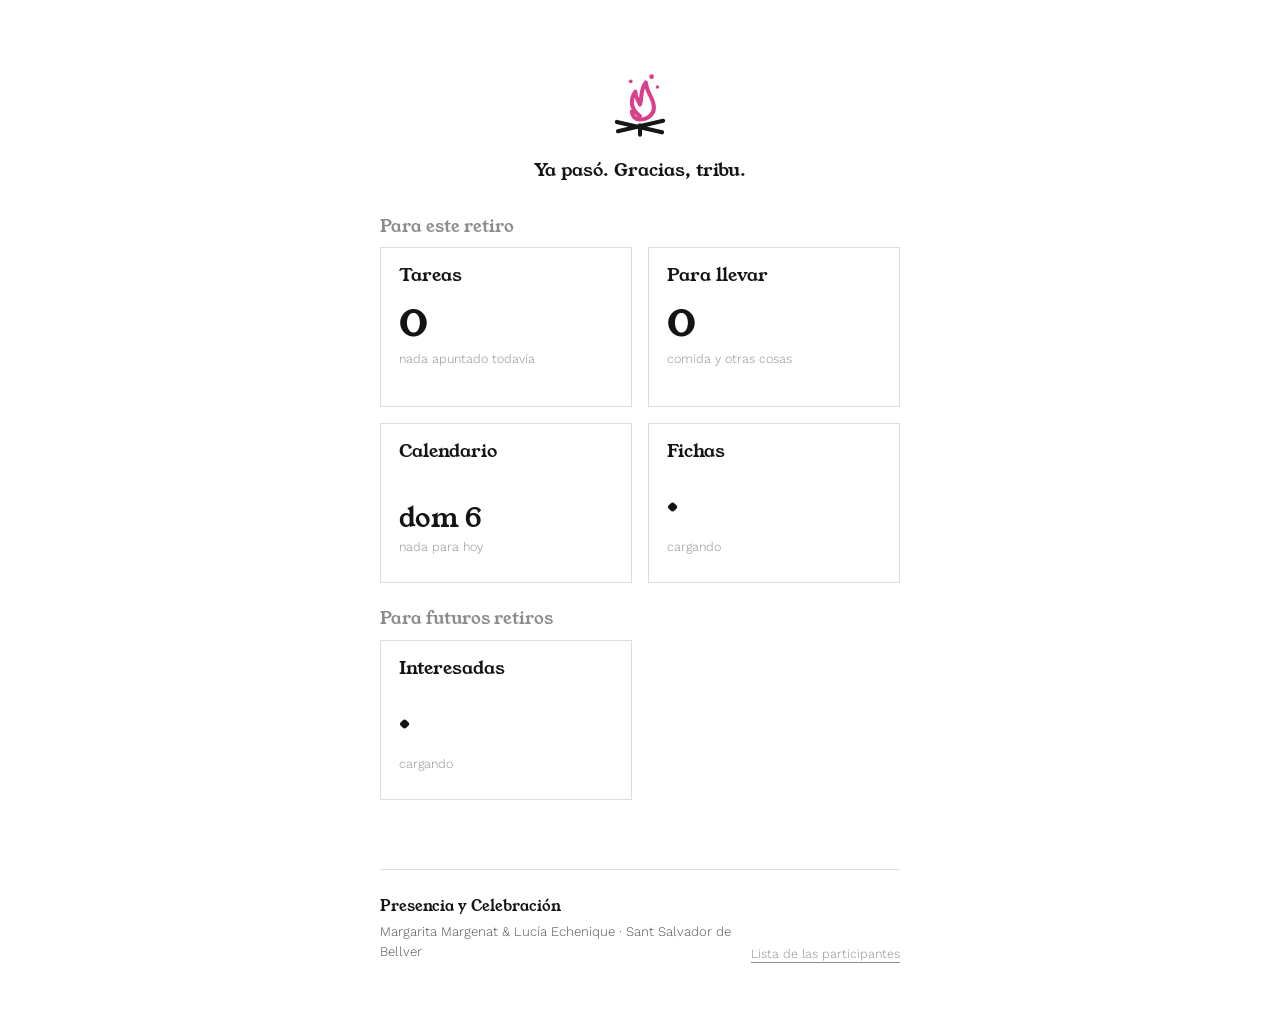
==== commit 0dfaf806: "/interno: portada con cuadrados clicables («Para este retiro» / «Para futuros retiros»), Interesadas" ====
--- a/interno.html
+++ b/interno.html
@@ -37,24 +37,38 @@
 .hoja{max-width:600px;margin-inline:auto;padding:clamp(2.5rem,7vw,4.5rem) clamp(20px,6vw,40px) 3rem}
 
 /* cabecera */
-.cab{display:grid;justify-items:center;text-align:center;gap:.4rem;margin-bottom:clamp(1.8rem,5vw,2.6rem)}
+.cab{display:grid;justify-items:center;text-align:center;gap:.4rem;margin-bottom:clamp(1.4rem,4vw,2rem)}
 .cab .marca{width:58px;height:65px}
 .cab .nombre{font-family:var(--serif);font-size:1rem;color:var(--tinta);margin-top:.6rem}
 .cab h1{font-family:var(--mano);font-weight:400;font-size:clamp(1.9rem,6.5vw,2.6rem);line-height:1.6;margin:.3em 0 .2em;color:var(--tinta)}
 .cab .meta{font-weight:400;font-size:.72rem;letter-spacing:.16em;text-transform:uppercase;color:var(--plata);line-height:1.9;margin:0}
 .cab .meta span{display:block}
-.cab .faltan{font-family:var(--serif);font-size:1.15rem;line-height:1.4;color:var(--tinta);margin:1.3rem 0 0}
+.cab .faltan{font-family:var(--serif);font-size:1.15rem;line-height:1.4;color:var(--tinta);margin:.9rem 0 0}
 .cab .faltan em{font-style:normal;color:var(--acento)}
 
 /* portada interna: un apartado por línea, y «← Interno» para volver desde cada uno */
-.inicio .sub:first-child{margin-top:0}
-.menu{list-style:none;margin:0 0 .6rem;padding:0}
-.menu a{display:grid;gap:.15rem;padding:.85rem 0;border-bottom:1px solid var(--line);text-decoration:none;color:inherit;-webkit-tap-highlight-color:transparent}
-.menu .t{font-family:var(--serif);font-size:1.3rem;line-height:1.2;color:var(--tinta);transition:color .2s}
-.menu .d{font-size:.85rem;color:var(--plata);line-height:1.45}
-.menu .d em{font-style:normal;color:var(--rojo)}
-.menu a:hover .t,.menu a:focus-visible .t{color:var(--acento)}
-.menu a:focus-visible{outline:2px solid var(--acento);outline-offset:3px}
+.inicio .sub{margin:1.6rem 0 .7rem;font-size:1.05rem;color:var(--plata)}
+.inicio .sub:first-child{margin-top:.4rem}
+.cuadros{display:grid;grid-template-columns:repeat(2,1fr);gap:.8rem}
+.cuadro{position:relative;display:grid;grid-template-rows:auto 1fr auto auto;aspect-ratio:1;padding:.9rem 1rem .95rem;border:1px solid var(--line);text-decoration:none;color:inherit;-webkit-tap-highlight-color:transparent;transition:border-color .25s,transform .25s}
+.cuadro:hover,.cuadro:focus-visible{border-color:var(--tinta);transform:translateY(-2px)}
+.cuadro:focus-visible{outline:2px solid var(--acento);outline-offset:3px}
+.cuadro:active{transform:none}
+.cuadro .t{font-family:var(--serif);font-size:1.15rem;line-height:1.2;color:var(--tinta)}
+.cuadro .num{align-self:end;font-family:var(--serif);font-size:2.6rem;line-height:1;color:var(--tinta);letter-spacing:-.01em;margin-top:.4rem}
+.cuadro .num.ok{color:var(--acento)}
+.cuadro .num.fecha{font-size:1.7rem}
+.cuadro .cap{font-size:.78rem;line-height:1.4;color:var(--plata);margin-top:.35rem;min-height:2.2em}
+.cuadro .cap em{font-style:normal;color:var(--rojo)}
+.cuadro .barra{display:block;height:2px;background:var(--line);margin-top:.6rem;overflow:hidden}
+.cuadro .barra i{display:block;height:100%;width:0;background:var(--tinta);transition:width .6s ease}
+.cuadro .barra.oculta{visibility:hidden}
+@media (min-width:600px){
+  .cuadros{gap:1rem}
+  .cuadro{aspect-ratio:auto;min-height:160px;padding:1rem 1.15rem 1.05rem}
+  .cuadro .num{font-size:3rem}
+}
+@media (prefers-reduced-motion:reduce){ .cuadro,.cuadro .barra i{transition:none} .cuadro:hover{transform:none} }
 [hidden]{display:none!important}
 .volver{display:flex;justify-content:space-between;align-items:baseline;gap:1rem;padding:.3rem 0 .8rem;border-bottom:1px solid var(--line);margin-bottom:.4rem}
 .volver a{text-decoration:none;color:var(--plata);font-size:.85rem;border-bottom:1px solid transparent;line-height:1.3;-webkit-tap-highlight-color:transparent}
@@ -267,26 +281,23 @@
 <main class="hoja">
   <header class="cab">
     <svg class="marca dibujo" viewBox="50 36 100 112" aria-hidden="true"><use href="#hoguera"/></svg>
-    <div class="nombre">Presencia y Celebración</div>
-    <h1>Interno</h1>
-    <p class="meta"><span>20, 21 y 22 de noviembre</span><span>Sant Salvador de Bellver</span></p>
     <p class="faltan" id="faltan"></p>
   </header>
 
   <nav class="volver" id="volver" hidden><a href="#" id="volver-a">&larr; Interno</a><span class="donde" id="donde"></span></nav>
 
   <section id="panel-inicio" class="inicio">
-    <h2 class="sub">Retiro de noviembre</h2>
-    <ul class="menu">
-      <li><a href="#tareas"><span class="t">Tareas</span><span class="d" id="d-tareas">Cargando…</span></a></li>
-      <li><a href="#llevar"><span class="t">Para llevar</span><span class="d" id="d-llevar">Cargando…</span></a></li>
-      <li><a href="#cal"><span class="t">Calendario</span><span class="d" id="d-cal">Las tareas por días, para moverlas de fecha</span></a></li>
-      <li><a href="#fichas"><span class="t">Fichas</span><span class="d" id="d-fichas">Cargando…</span></a></li>
-    </ul>
-    <h2 class="sub">Próximos retiros</h2>
-    <ul class="menu">
-      <li><a href="#personas"><span class="t">Personas</span><span class="d" id="d-personas">Cargando…</span></a></li>
-    </ul>
+    <h2 class="sub">Para este retiro</h2>
+    <div class="cuadros">
+      <a class="cuadro" href="#tareas" id="c-tareas"><span class="t">Tareas</span><span class="num">·</span><span class="cap">cargando</span><span class="barra"><i></i></span></a>
+      <a class="cuadro" href="#llevar" id="c-llevar"><span class="t">Para llevar</span><span class="num">·</span><span class="cap">cargando</span><span class="barra"><i></i></span></a>
+      <a class="cuadro" href="#cal" id="c-cal"><span class="t">Calendario</span><span class="num">·</span><span class="cap">cargando</span></a>
+      <a class="cuadro" href="#fichas" id="c-fichas"><span class="t">Fichas</span><span class="num">·</span><span class="cap">cargando</span></a>
+    </div>
+    <h2 class="sub">Para futuros retiros</h2>
+    <div class="cuadros">
+      <a class="cuadro" href="#interesadas" id="c-personas"><span class="t">Interesadas</span><span class="num">·</span><span class="cap">cargando</span></a>
+    </div>
   </section>
 
   <section id="panel-tareas" role="tabpanel" aria-labelledby="tab-tareas">
@@ -874,7 +885,7 @@
   paneles.cal.addEventListener('contextmenu', function(ev){ if (ev.target.closest('.ficha')) ev.preventDefault(); });
 
   // --- apartados: la portada interna y uno por hash (#tareas, #llevar, #cal, #fichas, #personas) ---
-  var NOMBRE = { tareas: 'Tareas', llevar: 'Para llevar', cal: 'Calendario', fichas: 'Fichas', personas: 'Personas' };
+  var NOMBRE = { tareas: 'Tareas', llevar: 'Para llevar', cal: 'Calendario', fichas: 'Fichas', personas: 'Interesadas' };
   function muestra(lista){
     if (!NOMBRE[lista]) lista = '';
     listaActiva = lista;
@@ -888,25 +899,40 @@
     if (lista === 'personas') cargaPersonas(true);
     if (lista === '') pintaInicio();
   }
-  function deHash(){ muestra(location.hash.replace(/^#/, '')); window.scrollTo(0, 0); }
+  function deHash(){ var h = location.hash.replace(/^#/, ''); if (h === 'interesadas') h = 'personas'; muestra(h); window.scrollTo(0, 0); }
   window.addEventListener('hashchange', deHash);
-  // qué hay en cada apartado, para la portada interna
+  // qué hay en cada apartado, para la portada interna (número grande, pie y barra de progreso)
+  function cuadro(id, num, cap, clase, barra){
+    var c = document.getElementById(id), n = c.querySelector('.num'), p = c.querySelector('.cap'), b = c.querySelector('.barra');
+    n.textContent = num; n.className = 'num' + (clase ? ' ' + clase : '');
+    p.innerHTML = cap;
+    if (b) { b.classList.toggle('oculta', barra === null); b.firstChild.style.width = (barra === null ? 0 : Math.round(barra * 100)) + '%'; }
+  }
   function pintaInicio(){
     var hoy = hoyISO(), ts = estado.items.filter(function(t){ return t.lista === 'tareas'; });
     var pend = ts.filter(function(t){ return !t.hecho; }), atr = pend.filter(function(t){ return t.fecha && t.fecha < hoy; }).length;
-    var dT = document.getElementById('d-tareas');
-    if (!ts.length) dT.textContent = 'Nada apuntado todavía';
-    else if (!pend.length) dT.textContent = 'Todo hecho';
-    else dT.innerHTML = pend.length + (pend.length === 1 ? ' pendiente' : ' pendientes') + (atr ? ' · <em>' + atr + (atr === 1 ? ' atrasada' : ' atrasadas') + '</em>' : '');
+    if (!ts.length) cuadro('c-tareas', '0', 'nada apuntado todavía', '', null);
+    else if (!pend.length) cuadro('c-tareas', '✓', 'todo hecho', 'ok', 1);
+    else cuadro('c-tareas', String(pend.length), (pend.length === 1 ? 'pendiente' : 'pendientes') + (atr ? ' · <em>' + atr + (atr === 1 ? ' atrasada' : ' atrasadas') + '</em>' : ' · ' + (ts.length - pend.length) + ' de ' + ts.length + ' hechas'), '', (ts.length - pend.length) / ts.length);
     var comida = estado.items.filter(function(t){ return t.lista === 'comida'; }), otras = estado.items.filter(function(t){ return t.lista === 'llevar'; });
-    var porComprar = comida.filter(function(t){ return !t.hecho; }).length + otras.filter(function(t){ return !t.hecho; }).length, previsto = 0;
+    var todas = comida.length + otras.length, porComprar = comida.filter(function(t){ return !t.hecho; }).length + otras.filter(function(t){ return !t.hecho; }).length, previsto = 0;
     comida.forEach(function(t){ var v = totalDe(t); if (v !== null) previsto += v; });
-    var resto = PRESUPUESTO - GASOLINA - previsto, dL = document.getElementById('d-llevar');
-    if (!comida.length && !otras.length) dL.textContent = 'Comida y otras cosas, con el presupuesto';
-    else dL.innerHTML = (porComprar ? porComprar + ' por comprar' : 'Todo comprado') + ' · ' + (resto >= 0 ? 'quedan ' + eur(resto) : '<em>se pasa ' + eur(-resto) + '</em>');
-    document.getElementById('d-fichas').textContent = fichasCargadas ? (fichas.length ? fichas.length + (fichas.length === 1 ? ' documento' : ' documentos') : 'Consentimiento, horario y lo que haga falta') : 'Cargando…';
+    var resto = PRESUPUESTO - GASOLINA - previsto, dinero = resto >= 0 ? 'quedan ' + eur(resto) : '<em>se pasa ' + eur(-resto) + '</em>';
+    if (!todas) cuadro('c-llevar', '0', 'comida y otras cosas', '', null);
+    else if (!porComprar) cuadro('c-llevar', '✓', 'todo comprado · ' + dinero, 'ok', 1);
+    else cuadro('c-llevar', String(porComprar), 'por comprar · ' + dinero, '', (todas - porComprar) / todas);
+    var deHoy = pend.filter(function(t){ return t.fecha === hoy; }).length;
+    if (deHoy) cuadro('c-cal', String(deHoy), deHoy === 1 ? 'tarea para hoy' : 'tareas para hoy', '', null);
+    else {
+      var prox = pend.map(function(t){ return t.fecha; }).filter(function(f){ return f && f > hoy; }).sort()[0];
+      if (prox) cuadro('c-cal', nombreFecha(prox, false), 'siguiente día con tareas', 'fecha', null);
+      else cuadro('c-cal', nombreFecha(hoy, false), 'nada para hoy', 'fecha', null);
+    }
+    if (!fichasCargadas) cuadro('c-fichas', '·', 'cargando', '', null);
+    else cuadro('c-fichas', String(fichas.length), fichas.length === 1 ? 'documento' : 'documentos', '', null);
     var n = activas().length;
-    document.getElementById('d-personas').textContent = personasCargadas ? (n ? n + (n === 1 ? ' apuntada' : ' apuntadas') + ' en la web' : 'Quien se apunte en la web para el próximo retiro') : 'Cargando…';
+    if (!personasCargadas) cuadro('c-personas', '·', 'cargando', '', null);
+    else cuadro('c-personas', String(n), n === 1 ? 'apuntada en la web' : 'apuntadas en la web', '', null);
   }
 
   // --- añadir ---
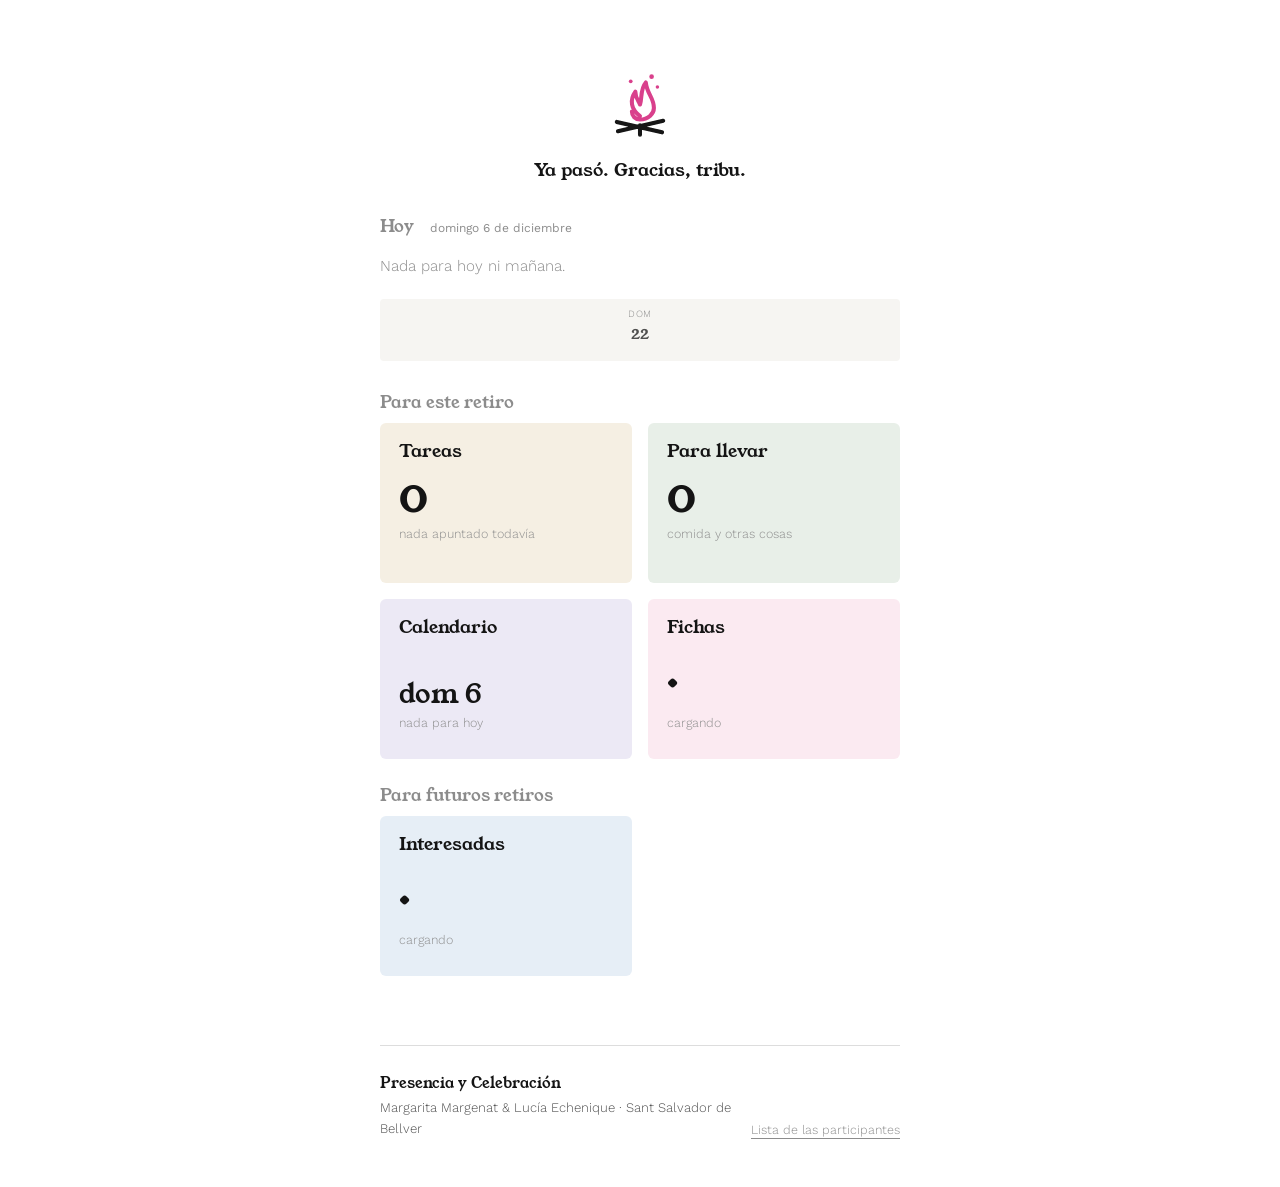
==== commit 956cb3ad: "/interno: portada v3 (borrador): «Hoy» con casillas, tira de días hasta el retiro, cuadrados con col" ====
--- a/interno.html
+++ b/interno.html
@@ -48,9 +48,40 @@
 
 /* portada interna: un apartado por línea, y «← Interno» para volver desde cada uno */
 .inicio .sub{margin:1.6rem 0 .7rem;font-size:1.05rem;color:var(--plata)}
-.inicio .sub:first-child{margin-top:.4rem}
+.hoy .sub{margin-top:.2rem;display:flex;align-items:baseline;gap:.6rem}
+.hoy .sub small{font-family:var(--sans);font-size:.75rem;color:var(--plata)}
+.lista-hoy{list-style:none;margin:0;padding:0}
+.lista-hoy .item{padding:.5rem 0;border-bottom:1px solid var(--line)}
+.lista-hoy .txt{display:flex;flex-wrap:wrap;align-items:baseline;gap:.2rem .6rem}
+.lista-hoy .txt .t{cursor:default;flex:1 1 auto}
+.lista-hoy .eti{font-size:.66rem;letter-spacing:.08em;text-transform:uppercase;color:var(--plata);white-space:nowrap}
+.lista-hoy .eti.atrasada{color:var(--rojo)}
+.lista-hoy .eti.hoy{color:var(--acento)}
+.lista-hoy .ini{font-size:.66rem;letter-spacing:.06em;color:var(--plata);white-space:nowrap}
+.lista-hoy .vacio{padding:.5rem 0 .3rem;font-size:.95rem;color:var(--plata)}
+.lista-hoy .vacio a{color:var(--tinta);text-decoration:none;border-bottom:1px solid var(--line)}
+.tira{display:flex;gap:.4rem;overflow-x:auto;scroll-snap-type:x proximity;padding:1rem 2px .3rem;margin:0 -2px;scrollbar-width:none}
+.tira::-webkit-scrollbar{display:none}
+.dia-chip{flex:0 0 auto;scroll-snap-align:start;display:grid;justify-items:center;gap:.1rem;min-width:46px;padding:.45rem .3rem .45rem;border:1px solid var(--line);border-radius:4px;text-decoration:none;color:var(--tinta);-webkit-tap-highlight-color:transparent;transition:border-color .2s}
+.dia-chip:hover,.dia-chip:focus-visible{border-color:var(--tinta)}
+.dia-chip:focus-visible{outline:2px solid var(--acento);outline-offset:2px}
+.dia-chip .dn{font-size:.6rem;letter-spacing:.06em;text-transform:uppercase;color:var(--plata)}
+.dia-chip .n{font-family:var(--serif);font-size:1.05rem;line-height:1.15}
+.dia-chip .pts{display:flex;gap:3px;height:6px;margin-top:.15rem}
+.dia-chip .pts i{width:5px;height:5px;border-radius:50%;background:var(--tinta-2)}
+.dia-chip .pts i.mas{width:auto;height:auto;background:none;border-radius:0;font-style:normal;font-size:.6rem;line-height:6px;color:var(--plata)}
+.dia-chip.hoy{border-color:var(--acento)}
+.dia-chip.hoy .dn,.dia-chip.hoy .n{color:var(--acento)}
+.dia-chip.retiro{background:var(--suave);border-color:transparent}
+.dia-chip.retiro .n{color:var(--tinta-2)}
+@media (min-width:600px){ .tira{overflow:visible} .dia-chip{flex:1 1 0;min-width:0} }
 .cuadros{display:grid;grid-template-columns:repeat(2,1fr);gap:.8rem}
-.cuadro{position:relative;display:grid;grid-template-rows:auto 1fr auto auto;aspect-ratio:1;padding:.9rem 1rem .95rem;border:1px solid var(--line);text-decoration:none;color:inherit;-webkit-tap-highlight-color:transparent;transition:border-color .25s,transform .25s}
+.cuadro{position:relative;display:grid;grid-template-rows:auto 1fr auto auto;aspect-ratio:1;padding:.9rem 1rem .95rem;border:1px solid transparent;border-radius:6px;background:var(--suave);text-decoration:none;color:inherit;-webkit-tap-highlight-color:transparent;transition:border-color .25s,transform .25s,filter .25s}
+.cuadro.c-arena{background:#F5EFE3}
+.cuadro.c-salvia{background:#E8EFE8}
+.cuadro.c-lavanda{background:#ECE9F5}
+.cuadro.c-rosa{background:#FBEAF1}
+.cuadro.c-cielo{background:#E6EEF6}
 .cuadro:hover,.cuadro:focus-visible{border-color:var(--tinta);transform:translateY(-2px)}
 .cuadro:focus-visible{outline:2px solid var(--acento);outline-offset:3px}
 .cuadro:active{transform:none}
@@ -60,8 +91,8 @@
 .cuadro .num.fecha{font-size:1.7rem}
 .cuadro .cap{font-size:.78rem;line-height:1.4;color:var(--plata);margin-top:.35rem;min-height:2.2em}
 .cuadro .cap em{font-style:normal;color:var(--rojo)}
-.cuadro .barra{display:block;height:2px;background:var(--line);margin-top:.6rem;overflow:hidden}
-.cuadro .barra i{display:block;height:100%;width:0;background:var(--tinta);transition:width .6s ease}
+.cuadro .barra{display:block;height:3px;border-radius:2px;background:rgba(20,20,20,.1);margin-top:.6rem;overflow:hidden}
+.cuadro .barra i{display:block;height:100%;width:0;background:var(--tinta);border-radius:2px;transition:width .6s ease}
 .cuadro .barra.oculta{visibility:hidden}
 @media (min-width:600px){
   .cuadros{gap:1rem}
@@ -287,16 +318,21 @@
   <nav class="volver" id="volver" hidden><a href="#" id="volver-a">&larr; Interno</a><span class="donde" id="donde"></span></nav>
 
   <section id="panel-inicio" class="inicio">
+    <section class="hoy" aria-label="Para hoy">
+      <h2 class="sub">Hoy</h2>
+      <ul class="lista-hoy" id="lista-hoy"></ul>
+    </section>
+    <div class="tira" id="tira" aria-label="Días hasta el retiro"></div>
     <h2 class="sub">Para este retiro</h2>
     <div class="cuadros">
-      <a class="cuadro" href="#tareas" id="c-tareas"><span class="t">Tareas</span><span class="num">·</span><span class="cap">cargando</span><span class="barra"><i></i></span></a>
-      <a class="cuadro" href="#llevar" id="c-llevar"><span class="t">Para llevar</span><span class="num">·</span><span class="cap">cargando</span><span class="barra"><i></i></span></a>
-      <a class="cuadro" href="#cal" id="c-cal"><span class="t">Calendario</span><span class="num">·</span><span class="cap">cargando</span></a>
-      <a class="cuadro" href="#fichas" id="c-fichas"><span class="t">Fichas</span><span class="num">·</span><span class="cap">cargando</span></a>
+      <a class="cuadro c-arena" href="#tareas" id="c-tareas"><span class="t">Tareas</span><span class="num">·</span><span class="cap">cargando</span><span class="barra"><i></i></span></a>
+      <a class="cuadro c-salvia" href="#llevar" id="c-llevar"><span class="t">Para llevar</span><span class="num">·</span><span class="cap">cargando</span><span class="barra"><i></i></span></a>
+      <a class="cuadro c-lavanda" href="#cal" id="c-cal"><span class="t">Calendario</span><span class="num">·</span><span class="cap">cargando</span></a>
+      <a class="cuadro c-rosa" href="#fichas" id="c-fichas"><span class="t">Fichas</span><span class="num">·</span><span class="cap">cargando</span></a>
     </div>
     <h2 class="sub">Para futuros retiros</h2>
     <div class="cuadros">
-      <a class="cuadro" href="#interesadas" id="c-personas"><span class="t">Interesadas</span><span class="num">·</span><span class="cap">cargando</span></a>
+      <a class="cuadro c-cielo" href="#interesadas" id="c-personas"><span class="t">Interesadas</span><span class="num">·</span><span class="cap">cargando</span></a>
     </div>
   </section>
 
@@ -908,9 +944,57 @@
     p.innerHTML = cap;
     if (b) { b.classList.toggle('oculta', barra === null); b.firstChild.style.width = (barra === null ? 0 : Math.round(barra * 100)) + '%'; }
   }
+  var INI = { lucia: 'L', marga: 'M', dos: 'L+M', '': 'L+M' };
+  function pintaHoy(hoy, ts, pend){
+    var lh = document.getElementById('lista-hoy'), manana = masDias(hoy, 1);
+    lh.innerHTML = '';
+    // atrasadas, las de hoy (también las ya hechas, para ver que avanza) y las de mañana
+    var de = ts.filter(function(t){ return t.fecha && t.fecha <= manana && (!t.hecho || t.fecha === hoy); });
+    de.sort(function(a, b){ return a.fecha < b.fecha ? -1 : a.fecha > b.fecha ? 1 : (a.hecho === b.hecho ? 0 : a.hecho ? 1 : -1); });
+    var sub = document.querySelector('.hoy .sub'); sub.innerHTML = 'Hoy';
+    var sm = document.createElement('small'); sm.textContent = nombreFecha(hoy, true).toLowerCase(); sub.appendChild(sm);
+    if (!de.length) {
+      var v = document.createElement('li'); v.className = 'vacio';
+      var prox = pend.map(function(t){ return t.fecha; }).filter(function(f){ return f && f > manana; }).sort()[0];
+      v.innerHTML = 'Nada para hoy ni mañana.' + (prox ? ' Lo siguiente, el <a href="#cal">' + nombreFecha(prox, false) + '</a>.' : (pend.length ? ' Hay ' + pend.length + ' tareas <a href="#tareas">sin fecha</a>.' : ''));
+      lh.appendChild(v); return;
+    }
+    de.forEach(function(t){
+      var li = document.createElement('li'), div = document.createElement('div');
+      div.className = 'item' + (t.hecho ? ' hecha' : '');
+      var cb = document.createElement('button'); cb.type = 'button'; cb.className = 'caja-btn';
+      cb.setAttribute('role', 'checkbox'); cb.setAttribute('aria-checked', String(!!t.hecho));
+      cb.setAttribute('aria-label', (t.hecho ? 'Desmarcar: ' : 'Marcar hecha: ') + t.texto);
+      cb.innerHTML = '<span class="caja"><svg viewBox="0 0 34 34" aria-hidden="true"><use href="#tick"/></svg></span>';
+      cb.addEventListener('click', function(){ cambia(t.id, function(x){ x.hecho = !x.hecho; }); });
+      var txt = document.createElement('div'); txt.className = 'txt';
+      var sp = document.createElement('span'); sp.className = 't'; sp.textContent = t.texto; txt.appendChild(sp);
+      var eti = document.createElement('span'); eti.className = 'eti ' + (t.fecha < hoy ? 'atrasada' : t.fecha === hoy ? 'hoy' : 'manana');
+      eti.textContent = t.fecha < hoy ? 'atrasada · ' + nombreFecha(t.fecha, false) : t.fecha === hoy ? 'hoy' : 'mañana'; txt.appendChild(eti);
+      var ini = document.createElement('span'); ini.className = 'ini'; ini.textContent = INI[t.quien || '']; txt.appendChild(ini);
+      div.appendChild(cb); div.appendChild(txt); li.appendChild(div); lh.appendChild(li);
+    });
+  }
+  function pintaTira(hoy, pend){
+    var tira = document.getElementById('tira'); tira.innerHTML = '';
+    var ini = hoy < PRIMERO ? PRIMERO : hoy > FIN ? FIN : hoy;
+    for (var s = ini; s <= FIN; s = masDias(s, 1)) {
+      var d = deISO(s), a = document.createElement('a'); a.href = '#cal';
+      a.className = 'dia-chip' + (s === hoy ? ' hoy' : '') + (s >= '2026-11-20' ? ' retiro' : '');
+      var dn = document.createElement('span'); dn.className = 'dn'; dn.textContent = DIAS[d.getDay()].slice(0, 3);
+      var n = document.createElement('span'); n.className = 'n'; n.textContent = String(d.getDate());
+      var pts = document.createElement('span'); pts.className = 'pts';
+      var k = pend.filter(function(t){ return t.fecha === s; }).length;
+      for (var i = 0; i < Math.min(k, 3); i++) pts.appendChild(document.createElement('i'));
+      if (k > 3) { var m = document.createElement('i'); m.className = 'mas'; m.textContent = '+'; pts.appendChild(m); }
+      a.title = k ? k + (k === 1 ? ' tarea' : ' tareas') : 'Sin tareas';
+      a.appendChild(dn); a.appendChild(n); a.appendChild(pts); tira.appendChild(a);
+    }
+  }
   function pintaInicio(){
     var hoy = hoyISO(), ts = estado.items.filter(function(t){ return t.lista === 'tareas'; });
     var pend = ts.filter(function(t){ return !t.hecho; }), atr = pend.filter(function(t){ return t.fecha && t.fecha < hoy; }).length;
+    pintaHoy(hoy, ts, pend); pintaTira(hoy, pend);
     if (!ts.length) cuadro('c-tareas', '0', 'nada apuntado todavía', '', null);
     else if (!pend.length) cuadro('c-tareas', '✓', 'todo hecho', 'ok', 1);
     else cuadro('c-tareas', String(pend.length), (pend.length === 1 ? 'pendiente' : 'pendientes') + (atr ? ' · <em>' + atr + (atr === 1 ? ' atrasada' : ' atrasadas') + '</em>' : ' · ' + (ts.length - pend.length) + ' de ' + ts.length + ' hechas'), '', (ts.length - pend.length) / ts.length);
@@ -932,7 +1016,7 @@
     else cuadro('c-fichas', String(fichas.length), fichas.length === 1 ? 'documento' : 'documentos', '', null);
     var n = activas().length;
     if (!personasCargadas) cuadro('c-personas', '·', 'cargando', '', null);
-    else cuadro('c-personas', String(n), n === 1 ? 'apuntada en la web' : 'apuntadas en la web', '', null);
+    else cuadro('c-personas', String(n), (n === 1 ? 'apuntada en la web' : 'apuntadas en la web') + (n ? ' · última el ' + nombreFecha(personas[0].cuando.slice(0, 10), false) : ''), '', null);
   }
 
   // --- añadir ---
@@ -1064,7 +1148,6 @@
   var personasEl = document.getElementById('personas'), herrEl = document.getElementById('herr-personas');
   var ESTADO = { interesada: 'Interesada', contactada: 'Contactada', reservada: 'Reservada', confirmada: 'Confirmada', baja: 'Baja' };
   var CICLO_ESTADO = { interesada: 'contactada', contactada: 'reservada', reservada: 'confirmada', confirmada: 'baja', baja: 'interesada' };
-  var EPOCA = { primavera: 'primavera', verano: 'verano', otono: 'otoño', invierno: 'invierno', cualquiera: 'cualquier época', '': '' };
   function activas(){ return personas.filter(function(p){ return p.estado !== 'baja'; }); }
   function cuandoTexto(iso){ if (!iso) return ''; var d = new Date(iso); return isNaN(d) ? '' : d.getDate() + ' ' + MESES[d.getMonth()].slice(0, 3) + ' ' + d.getFullYear(); }
   function csvCampo(v){ v = String(v == null ? '' : v); return /[";\n]/.test(v) ? '"' + v.replace(/"/g, '""') + '"' : v; }
@@ -1088,8 +1171,8 @@
       herrEl.appendChild(copiar);
       var bajar = document.createElement('button'); bajar.type = 'button'; bajar.textContent = 'Descargar lista';
       bajar.addEventListener('click', function(){
-        var filas = [['Nombre', 'Correo', 'Época', 'Estado', 'Apuntada el', 'Nota']];
-        personas.forEach(function(p){ filas.push([p.nombre, p.correo, EPOCA[p.epoca] || '', ESTADO[p.estado] || p.estado, (p.cuando || '').slice(0, 10), p.nota || '']); });
+        var filas = [['Nombre', 'Correo', 'Estado', 'Apuntada el', 'Nota']];
+        personas.forEach(function(p){ filas.push([p.nombre, p.correo, ESTADO[p.estado] || p.estado, (p.cuando || '').slice(0, 10), p.nota || '']); });
         var csv = '\ufeff' + filas.map(function(f){ return f.map(csvCampo).join(';'); }).join('\r\n');
         var a = document.createElement('a'); a.href = URL.createObjectURL(new Blob([csv], { type: 'text/csv;charset=utf-8' })); a.download = 'personas-retiro.csv';
         document.body.appendChild(a); a.click(); setTimeout(function(){ URL.revokeObjectURL(a.href); a.remove(); }, 1000);
@@ -1112,7 +1195,6 @@
       });
       var datos = document.createElement('div'); datos.className = 'datos';
       var m = document.createElement('a'); m.href = 'mailto:' + p.correo; m.textContent = p.correo; datos.appendChild(m);
-      if (p.epoca) { var s2 = document.createElement('span'); s2.className = 'sep'; s2.textContent = '·'; datos.appendChild(s2); datos.appendChild(document.createTextNode('prefiere ' + EPOCA[p.epoca])); }
       var det = document.createElement('div'); det.className = 'det';
       var cu = document.createElement('span'); cu.textContent = 'Apuntada el ' + cuandoTexto(p.cuando) + (p.otra ? ' · otra vez el ' + cuandoTexto(p.otra) : ''); det.appendChild(cu);
       if (quitandoPersona === p.id) {
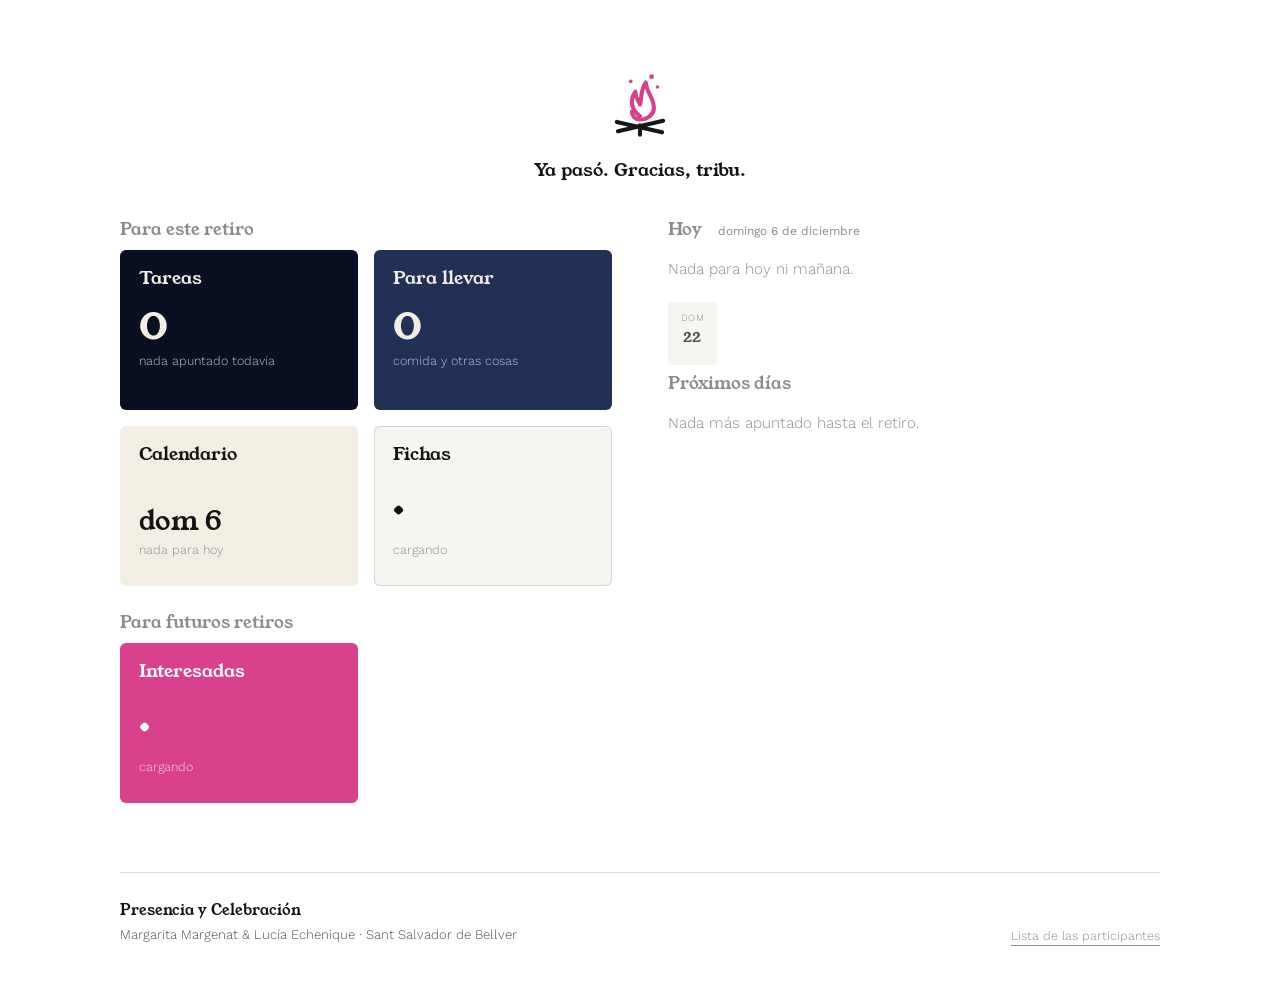
==== commit e4671c64: "/interno: portada a dos columnas en escritorio (menú en cubitos a la izquierda, Hoy + días + próximo" ====
--- a/interno.html
+++ b/interno.html
@@ -23,6 +23,7 @@
 :root{
   --fondo:#FFFFFF; --tinta:#141414; --tinta-2:#4F4F4F; --plata:#8C8C8C;
   --acento:#D9418C; --rojo:#C8402E; --line:rgba(20,20,20,.14); --suave:#F6F5F2;
+  --noche:#0A0F22; --noche-2:#121A36; --noche-3:#223055; --hueso:#F3EEE4; --hueso-2:#C8C3CF;
   --serif:'Young Serif',Georgia,serif; --mano:'Homemade Apple',cursive; --sans:'Work Sans',system-ui,sans-serif;
   color-scheme:light;
 }
@@ -48,7 +49,22 @@
 
 /* portada interna: un apartado por línea, y «← Interno» para volver desde cada uno */
 .inicio .sub{margin:1.6rem 0 .7rem;font-size:1.05rem;color:var(--plata)}
-.hoy .sub{margin-top:.2rem;display:flex;align-items:baseline;gap:.6rem}
+.col-menu .sub:first-child{margin-top:.2rem}
+.col-agenda{margin-top:1.2rem}
+.hoy .sub{display:flex;align-items:baseline;gap:.6rem}
+@media (min-width:760px){
+  .inicio{display:grid;grid-template-columns:minmax(0,1fr) minmax(0,1fr);gap:2.6rem 3.5rem;align-items:start}
+  .col-agenda{margin-top:0}
+  .col-agenda .sub:first-child{margin-top:.2rem}
+}
+.agenda{list-style:none;margin:0;padding:0}
+.agenda .dia-ag{padding:.55rem 0;border-bottom:1px solid var(--line)}
+.agenda .dia-ag .f{font-family:var(--serif);font-size:.95rem;color:var(--tinta);display:block;margin-bottom:.15rem}
+.agenda .dia-ag.retiro .f{color:var(--acento)}
+.agenda .dia-ag ul{list-style:none;margin:0;padding:0}
+.agenda .dia-ag li{display:flex;justify-content:space-between;gap:.8rem;font-size:.92rem;color:var(--tinta-2);line-height:1.5}
+.agenda .dia-ag li .ini{font-size:.66rem;letter-spacing:.06em;color:var(--plata);white-space:nowrap;padding-top:.35em}
+.agenda .vacio{padding:.5rem 0 .3rem;font-size:.95rem;color:var(--plata)}
 .hoy .sub small{font-family:var(--sans);font-size:.75rem;color:var(--plata)}
 .lista-hoy{list-style:none;margin:0;padding:0}
 .lista-hoy .item{padding:.5rem 0;border-bottom:1px solid var(--line)}
@@ -74,14 +90,23 @@
 .dia-chip.hoy .dn,.dia-chip.hoy .n{color:var(--acento)}
 .dia-chip.retiro{background:var(--suave);border-color:transparent}
 .dia-chip.retiro .n{color:var(--tinta-2)}
-@media (min-width:600px){ .tira{overflow:visible} .dia-chip{flex:1 1 0;min-width:0} }
+@media (min-width:600px){ .tira{overflow:visible;display:grid;grid-template-columns:repeat(auto-fill,minmax(46px,1fr))} .dia-chip{min-width:0} }
 .cuadros{display:grid;grid-template-columns:repeat(2,1fr);gap:.8rem}
 .cuadro{position:relative;display:grid;grid-template-rows:auto 1fr auto auto;aspect-ratio:1;padding:.9rem 1rem .95rem;border:1px solid transparent;border-radius:6px;background:var(--suave);text-decoration:none;color:inherit;-webkit-tap-highlight-color:transparent;transition:border-color .25s,transform .25s,filter .25s}
-.cuadro.c-arena{background:#F5EFE3}
-.cuadro.c-salvia{background:#E8EFE8}
-.cuadro.c-lavanda{background:#ECE9F5}
-.cuadro.c-rosa{background:#FBEAF1}
-.cuadro.c-cielo{background:#E6EEF6}
+.cuadro.c-noche{background:var(--noche)}
+.cuadro.c-noche-3{background:var(--noche-3)}
+.cuadro.c-hueso{background:var(--hueso)}
+.cuadro.c-suave{background:var(--suave);border-color:var(--line)}
+.cuadro.c-acento{background:var(--acento)}
+.cuadro.oscuro .t,.cuadro.oscuro .num{color:var(--hueso)}
+.cuadro.oscuro .cap{color:var(--hueso-2)}
+.cuadro.oscuro .cap em{color:#F2A28C}
+.cuadro.oscuro .barra{background:rgba(243,238,228,.22)}
+.cuadro.oscuro .barra i{background:var(--acento)}
+.cuadro.c-acento .t,.cuadro.c-acento .num{color:#fff}
+.cuadro.c-acento .cap{color:rgba(255,255,255,.8)}
+.cuadro.oscuro .num.ok{color:var(--hueso)}
+.cuadro.oscuro:hover,.cuadro.oscuro:focus-visible{border-color:transparent;filter:brightness(1.12)}
 .cuadro:hover,.cuadro:focus-visible{border-color:var(--tinta);transform:translateY(-2px)}
 .cuadro:focus-visible{outline:2px solid var(--acento);outline-offset:3px}
 .cuadro:active{transform:none}
@@ -318,21 +343,29 @@
   <nav class="volver" id="volver" hidden><a href="#" id="volver-a">&larr; Interno</a><span class="donde" id="donde"></span></nav>
 
   <section id="panel-inicio" class="inicio">
-    <section class="hoy" aria-label="Para hoy">
-      <h2 class="sub">Hoy</h2>
-      <ul class="lista-hoy" id="lista-hoy"></ul>
-    </section>
-    <div class="tira" id="tira" aria-label="Días hasta el retiro"></div>
-    <h2 class="sub">Para este retiro</h2>
-    <div class="cuadros">
-      <a class="cuadro c-arena" href="#tareas" id="c-tareas"><span class="t">Tareas</span><span class="num">·</span><span class="cap">cargando</span><span class="barra"><i></i></span></a>
-      <a class="cuadro c-salvia" href="#llevar" id="c-llevar"><span class="t">Para llevar</span><span class="num">·</span><span class="cap">cargando</span><span class="barra"><i></i></span></a>
-      <a class="cuadro c-lavanda" href="#cal" id="c-cal"><span class="t">Calendario</span><span class="num">·</span><span class="cap">cargando</span></a>
-      <a class="cuadro c-rosa" href="#fichas" id="c-fichas"><span class="t">Fichas</span><span class="num">·</span><span class="cap">cargando</span></a>
+    <div class="col-menu">
+      <h2 class="sub">Para este retiro</h2>
+      <div class="cuadros">
+        <a class="cuadro oscuro c-noche" href="#tareas" id="c-tareas"><span class="t">Tareas</span><span class="num">·</span><span class="cap">cargando</span><span class="barra"><i></i></span></a>
+        <a class="cuadro oscuro c-noche-3" href="#llevar" id="c-llevar"><span class="t">Para llevar</span><span class="num">·</span><span class="cap">cargando</span><span class="barra"><i></i></span></a>
+        <a class="cuadro c-hueso" href="#cal" id="c-cal"><span class="t">Calendario</span><span class="num">·</span><span class="cap">cargando</span></a>
+        <a class="cuadro c-suave" href="#fichas" id="c-fichas"><span class="t">Fichas</span><span class="num">·</span><span class="cap">cargando</span></a>
+      </div>
+      <h2 class="sub">Para futuros retiros</h2>
+      <div class="cuadros">
+        <a class="cuadro oscuro c-acento" href="#interesadas" id="c-personas"><span class="t">Interesadas</span><span class="num">·</span><span class="cap">cargando</span></a>
+      </div>
     </div>
-    <h2 class="sub">Para futuros retiros</h2>
-    <div class="cuadros">
-      <a class="cuadro c-cielo" href="#interesadas" id="c-personas"><span class="t">Interesadas</span><span class="num">·</span><span class="cap">cargando</span></a>
+    <div class="col-agenda">
+      <section class="hoy" aria-label="Para hoy">
+        <h2 class="sub">Hoy</h2>
+        <ul class="lista-hoy" id="lista-hoy"></ul>
+      </section>
+      <div class="tira" id="tira" aria-label="Días hasta el retiro"></div>
+      <section class="proximos" aria-label="Próximos días">
+        <h2 class="sub">Próximos días</h2>
+        <ul class="agenda" id="agenda"></ul>
+      </section>
     </div>
   </section>
 
@@ -929,7 +962,7 @@
     var volver = document.getElementById('volver'); volver.hidden = lista === '';
     document.getElementById('donde').textContent = NOMBRE[lista] || '';
     Object.keys(paneles).forEach(function(k){ paneles[k].hidden = lista !== k; });
-    hoja.classList.toggle('ancha', lista === 'cal');
+    hoja.classList.toggle('ancha', lista === 'cal' || lista === '');
     if (lista === 'cal') renderCal();
     if (lista === 'fichas') cargaFichas(true);
     if (lista === 'personas') cargaPersonas(true);
@@ -991,10 +1024,25 @@
       a.appendChild(dn); a.appendChild(n); a.appendChild(pts); tira.appendChild(a);
     }
   }
+  function pintaAgenda(hoy, pend){
+    var ag = document.getElementById('agenda'), desde = masDias(hoy, 2); ag.innerHTML = '';
+    var dias = {};
+    pend.forEach(function(t){ if (t.fecha && t.fecha >= desde) (dias[t.fecha] = dias[t.fecha] || []).push(t); });
+    var fechas = Object.keys(dias).sort();
+    if (!fechas.length) { var v = document.createElement('li'); v.className = 'vacio'; v.textContent = 'Nada más apuntado hasta el retiro.'; ag.appendChild(v); return; }
+    fechas.forEach(function(f){
+      var li = document.createElement('li'); li.className = 'dia-ag' + (f >= '2026-11-20' ? ' retiro' : '');
+      var a = document.createElement('a'); a.href = '#cal'; a.className = 'f'; a.style.textDecoration = 'none'; a.textContent = nombreFecha(f, true) + (f === '2026-11-20' ? ' · llegada' : f > '2026-11-20' ? ' · retiro' : '');
+      li.appendChild(a);
+      var ul = document.createElement('ul');
+      dias[f].forEach(function(t){ var x = document.createElement('li'); var sp = document.createElement('span'); sp.textContent = t.texto; var ini = document.createElement('span'); ini.className = 'ini'; ini.textContent = INI[t.quien || '']; x.appendChild(sp); x.appendChild(ini); ul.appendChild(x); });
+      li.appendChild(ul); ag.appendChild(li);
+    });
+  }
   function pintaInicio(){
     var hoy = hoyISO(), ts = estado.items.filter(function(t){ return t.lista === 'tareas'; });
     var pend = ts.filter(function(t){ return !t.hecho; }), atr = pend.filter(function(t){ return t.fecha && t.fecha < hoy; }).length;
-    pintaHoy(hoy, ts, pend); pintaTira(hoy, pend);
+    pintaHoy(hoy, ts, pend); pintaTira(hoy, pend); pintaAgenda(hoy, pend);
     if (!ts.length) cuadro('c-tareas', '0', 'nada apuntado todavía', '', null);
     else if (!pend.length) cuadro('c-tareas', '✓', 'todo hecho', 'ok', 1);
     else cuadro('c-tareas', String(pend.length), (pend.length === 1 ? 'pendiente' : 'pendientes') + (atr ? ' · <em>' + atr + (atr === 1 ? ' atrasada' : ' atrasadas') + '</em>' : ' · ' + (ts.length - pend.length) + ' de ' + ts.length + ' hechas'), '', (ts.length - pend.length) / ts.length);
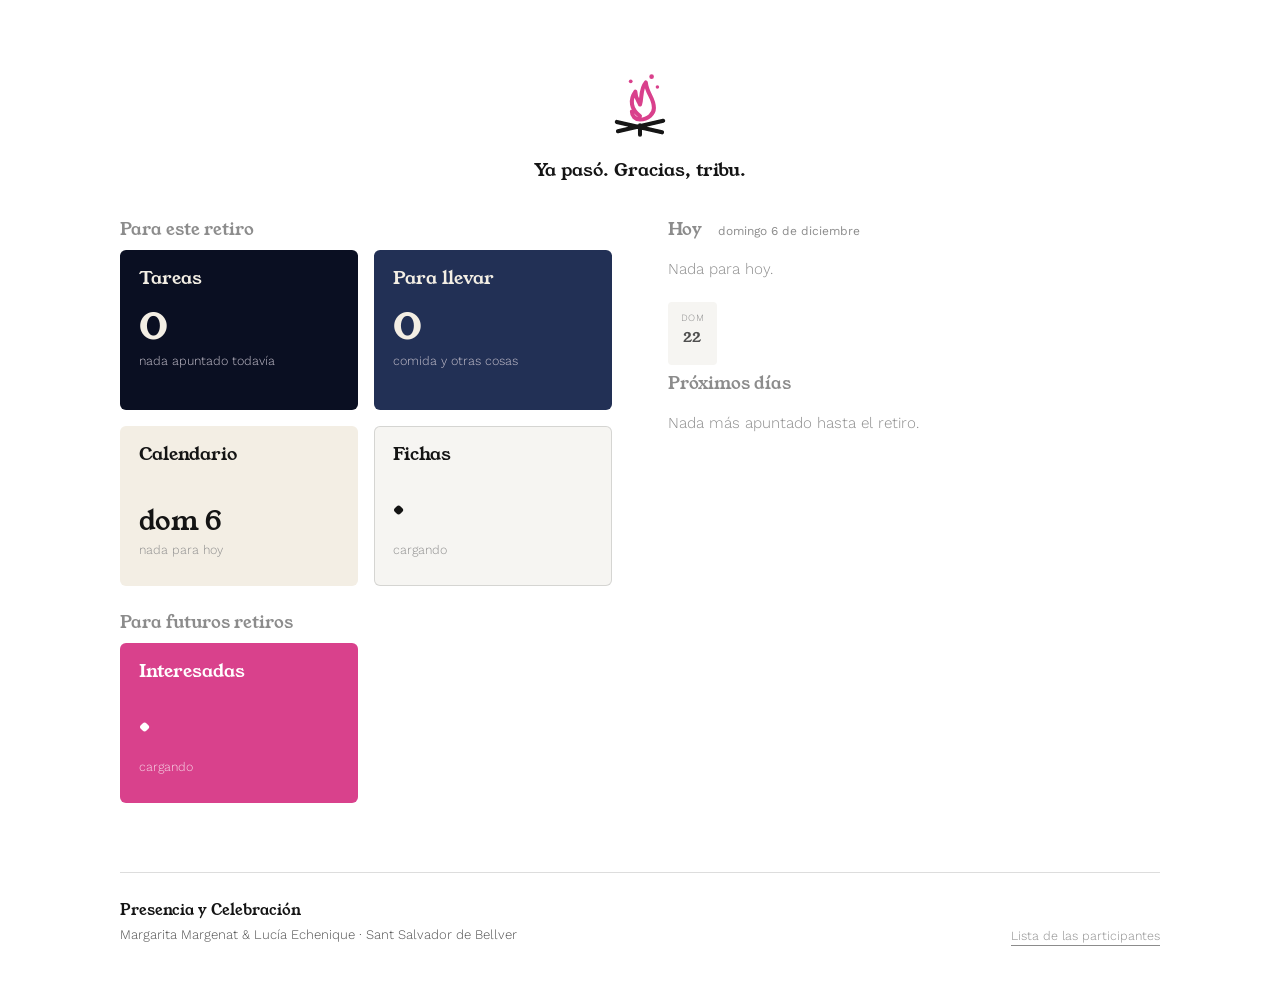
==== commit 3c6dd829: "/interno: en «Hoy» solo atrasadas y lo de hoy; mañana pasa a «Próximos días» (marcado «mañana») Co-A" ====
--- a/interno.html
+++ b/interno.html
@@ -981,15 +981,15 @@
   function pintaHoy(hoy, ts, pend){
     var lh = document.getElementById('lista-hoy'), manana = masDias(hoy, 1);
     lh.innerHTML = '';
-    // atrasadas, las de hoy (también las ya hechas, para ver que avanza) y las de mañana
-    var de = ts.filter(function(t){ return t.fecha && t.fecha <= manana && (!t.hecho || t.fecha === hoy); });
+    // atrasadas y las de hoy (también las ya hechas, para ver que avanza); mañana va en «Próximos días»
+    var de = ts.filter(function(t){ return t.fecha && t.fecha <= hoy && (!t.hecho || t.fecha === hoy); });
     de.sort(function(a, b){ return a.fecha < b.fecha ? -1 : a.fecha > b.fecha ? 1 : (a.hecho === b.hecho ? 0 : a.hecho ? 1 : -1); });
     var sub = document.querySelector('.hoy .sub'); sub.innerHTML = 'Hoy';
     var sm = document.createElement('small'); sm.textContent = nombreFecha(hoy, true).toLowerCase(); sub.appendChild(sm);
     if (!de.length) {
       var v = document.createElement('li'); v.className = 'vacio';
-      var prox = pend.map(function(t){ return t.fecha; }).filter(function(f){ return f && f > manana; }).sort()[0];
-      v.innerHTML = 'Nada para hoy ni mañana.' + (prox ? ' Lo siguiente, el <a href="#cal">' + nombreFecha(prox, false) + '</a>.' : (pend.length ? ' Hay ' + pend.length + ' tareas <a href="#tareas">sin fecha</a>.' : ''));
+      var prox = pend.map(function(t){ return t.fecha; }).filter(function(f){ return f && f > hoy; }).sort()[0];
+      v.innerHTML = 'Nada para hoy.' + (prox ? ' Lo siguiente, el <a href="#cal">' + nombreFecha(prox, false) + '</a>.' : (pend.length ? ' Hay ' + pend.length + ' tareas <a href="#tareas">sin fecha</a>.' : ''));
       lh.appendChild(v); return;
     }
     de.forEach(function(t){
@@ -1003,7 +1003,7 @@
       var txt = document.createElement('div'); txt.className = 'txt';
       var sp = document.createElement('span'); sp.className = 't'; sp.textContent = t.texto; txt.appendChild(sp);
       var eti = document.createElement('span'); eti.className = 'eti ' + (t.fecha < hoy ? 'atrasada' : t.fecha === hoy ? 'hoy' : 'manana');
-      eti.textContent = t.fecha < hoy ? 'atrasada · ' + nombreFecha(t.fecha, false) : t.fecha === hoy ? 'hoy' : 'mañana'; txt.appendChild(eti);
+      eti.textContent = t.fecha < hoy ? 'atrasada · ' + nombreFecha(t.fecha, false) : 'hoy'; txt.appendChild(eti);
       var ini = document.createElement('span'); ini.className = 'ini'; ini.textContent = INI[t.quien || '']; txt.appendChild(ini);
       div.appendChild(cb); div.appendChild(txt); li.appendChild(div); lh.appendChild(li);
     });
@@ -1025,14 +1025,14 @@
     }
   }
   function pintaAgenda(hoy, pend){
-    var ag = document.getElementById('agenda'), desde = masDias(hoy, 2); ag.innerHTML = '';
+    var ag = document.getElementById('agenda'), desde = masDias(hoy, 1); ag.innerHTML = '';
     var dias = {};
     pend.forEach(function(t){ if (t.fecha && t.fecha >= desde) (dias[t.fecha] = dias[t.fecha] || []).push(t); });
     var fechas = Object.keys(dias).sort();
     if (!fechas.length) { var v = document.createElement('li'); v.className = 'vacio'; v.textContent = 'Nada más apuntado hasta el retiro.'; ag.appendChild(v); return; }
     fechas.forEach(function(f){
       var li = document.createElement('li'); li.className = 'dia-ag' + (f >= '2026-11-20' ? ' retiro' : '');
-      var a = document.createElement('a'); a.href = '#cal'; a.className = 'f'; a.style.textDecoration = 'none'; a.textContent = nombreFecha(f, true) + (f === '2026-11-20' ? ' · llegada' : f > '2026-11-20' ? ' · retiro' : '');
+      var a = document.createElement('a'); a.href = '#cal'; a.className = 'f'; a.style.textDecoration = 'none'; a.textContent = nombreFecha(f, true) + (f === masDias(hoy, 1) ? ' · mañana' : f === '2026-11-20' ? ' · llegada' : f > '2026-11-20' ? ' · retiro' : '');
       li.appendChild(a);
       var ul = document.createElement('ul');
       dias[f].forEach(function(t){ var x = document.createElement('li'); var sp = document.createElement('span'); sp.textContent = t.texto; var ini = document.createElement('span'); ini.className = 'ini'; ini.textContent = INI[t.quien || '']; x.appendChild(sp); x.appendChild(ini); ul.appendChild(x); });
